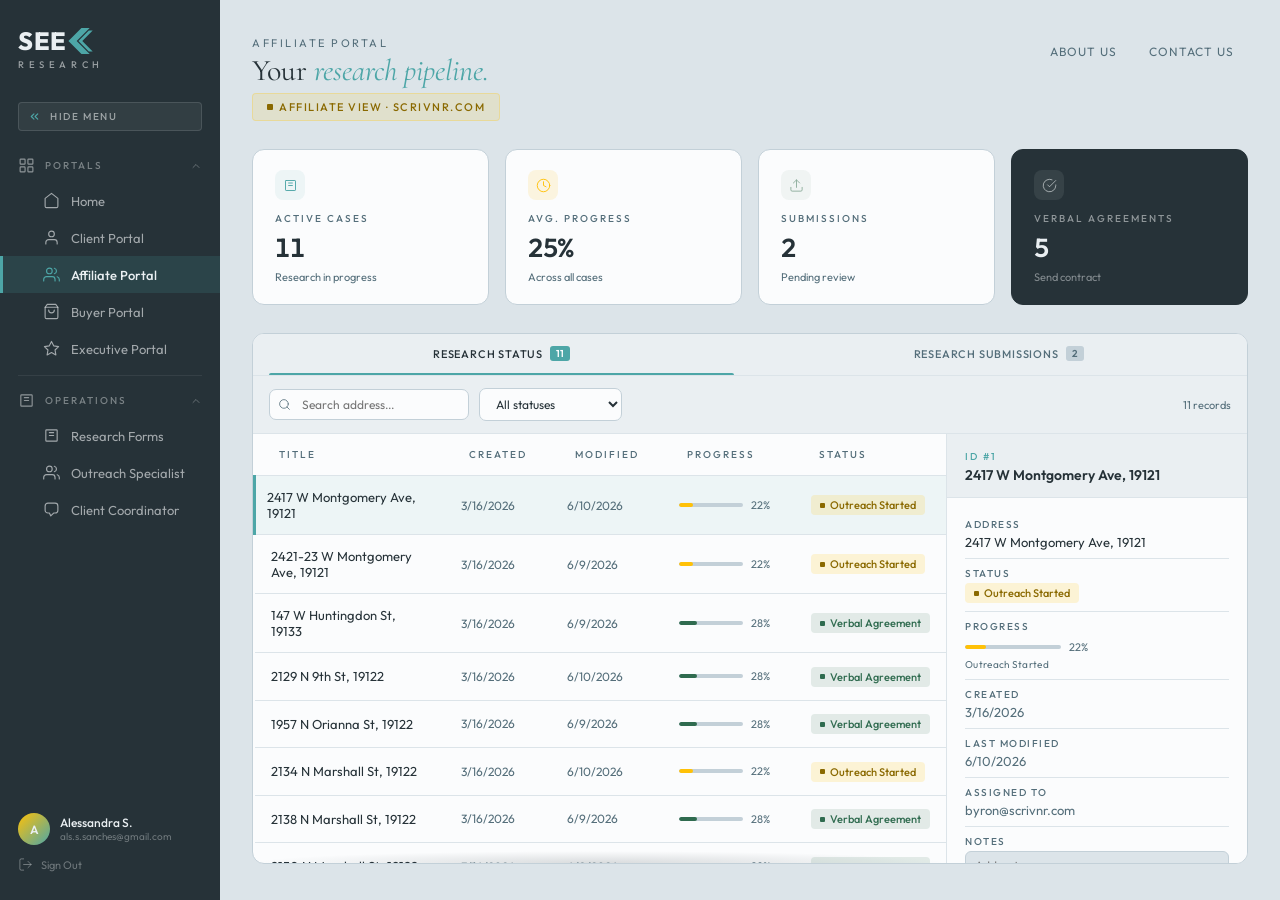
==== seek-affiliate-portal.html @ af6c16c2 "Platform UI pass: readable sidebar toggle, squared badges, farol statuses Sidebar - The collapse con" ====
<!DOCTYPE html>
<html lang="en">
<head>
<meta charset="UTF-8">
<meta name="viewport" content="width=device-width, initial-scale=1.0">
<title>Seek Research — Affiliate Portal</title>
<link href="https://fonts.googleapis.com/css2?family=Cormorant+Garamond:ital,wght@0,300;0,400;0,500;1,300;1,400;1,500&family=Outfit:wght@300;400;500;600;700;800&display=swap" rel="stylesheet">
<link rel="icon" type="image/svg+xml" href='data:image/svg+xml,<svg xmlns="http://www.w3.org/2000/svg" viewBox="0 0 120 120"><polygon fill="%234DA6A7" points="62,0 100,0 40,60 100,120 62,120 2,60"/><polygon fill="%234DA6A7" points="96,12 114,12 66,60 114,108 96,108 48,60"/></svg>'>
<link rel="stylesheet" href="styles.css?v=7">
</head>
<body class="fixed-layout">

<!-- MOBILE HEADER -->
<div class="mobile-header">
  <button class="hamburger" onclick="openMobileSidebar()" aria-label="Open menu">
    <span></span><span></span><span></span>
  </button>
  <a class="mobile-logo" href="index.html" aria-label="Seek Research">
    <span class="brand-word sm">SEE<svg class="brand-chev" viewBox="0 0 120 120" aria-hidden="true"><polygon fill="#4DA6A7" points="62,0 100,0 40,60 100,120 62,120 2,60"/><polygon fill="#4DA6A7" points="96,12 114,12 66,60 114,108 96,108 48,60"/></svg></span>
  </a>
</div>
<div class="sidebar-overlay" id="sidebar-overlay"></div>

<!-- SIDEBAR -->
<aside class="sidebar" id="sidebar">
  <a class="sidebar-logo" href="index.html" aria-label="Seek Research">
    <div class="brand-lockup">
      <div class="brand-word">SEE<svg class="brand-chev" viewBox="0 0 120 120" aria-hidden="true"><polygon fill="#4DA6A7" points="62,0 100,0 40,60 100,120 62,120 2,60"/><polygon fill="#4DA6A7" points="96,12 114,12 66,60 114,108 96,108 48,60"/></svg></div>
      <div class="brand-sub">Research</div>
    </div>
    <svg class="brand-chev-solo" viewBox="0 0 120 120" aria-hidden="true"><polygon fill="#4DA6A7" points="62,0 100,0 40,60 100,120 62,120 2,60"/><polygon fill="#4DA6A7" points="96,12 114,12 66,60 114,108 96,108 48,60"/></svg>
  </a>
  <button class="sidebar-toggle" type="button" onclick="toggleSidebar()"
          aria-controls="sidebar" aria-expanded="true" title="Hide menu">
    <svg viewBox="0 0 24 24" aria-hidden="true"><polyline points="11 17 6 12 11 7"/><polyline points="18 17 13 12 18 7"/></svg>
    <span class="sidebar-toggle-label">Hide menu</span>
  </button>
  <nav class="sidebar-nav">
    <div class="nav-section open" id="sec-portals">
      <div class="nav-section-header" onclick="toggleSection('sec-portals')">
        <div class="nav-section-left">
          <svg class="nav-section-icon" viewBox="0 0 24 24"><rect x="3" y="3" width="7" height="7" rx="1"/><rect x="14" y="3" width="7" height="7" rx="1"/><rect x="3" y="14" width="7" height="7" rx="1"/><rect x="14" y="14" width="7" height="7" rx="1"/></svg>
          <span class="nav-section-label">Portals</span>
        </div>
        <svg class="nav-chevron" viewBox="0 0 24 24"><polyline points="6 9 12 15 18 9"/></svg>
      </div>
      <div class="nav-items">
        <a class="nav-link " href="index.html">
          <svg class="nav-link-icon" viewBox="0 0 24 24"><path d="M3 9l9-7 9 7v11a2 2 0 01-2 2H5a2 2 0 01-2-2z"/></svg>
          <span class="nav-link-label">Home</span>
        </a>
        <a class="nav-link " href="seek-dashboard-mockup.html">
          <svg class="nav-link-icon" viewBox="0 0 24 24"><path d="M20 21v-2a4 4 0 00-4-4H8a4 4 0 00-4 4v2"/><circle cx="12" cy="7" r="4"/></svg>
          <span class="nav-link-label">Client Portal</span>
        </a>
        <a class="nav-link active" href="seek-affiliate-portal.html">
          <svg class="nav-link-icon" viewBox="0 0 24 24"><path d="M17 21v-2a4 4 0 00-4-4H5a4 4 0 00-4 4v2"/><circle cx="9" cy="7" r="4"/><path d="M23 21v-2a4 4 0 00-3-3.87M16 3.13a4 4 0 010 7.75"/></svg>
          <span class="nav-link-label">Affiliate Portal</span>
        </a>
        <a class="nav-link " href="seek-buyer-portal.html">
          <svg class="nav-link-icon" viewBox="0 0 24 24"><path d="M6 2L3 6v14a2 2 0 002 2h14a2 2 0 002-2V6l-3-4z"/><line x1="3" y1="6" x2="21" y2="6"/><path d="M16 10a4 4 0 01-8 0"/></svg>
          <span class="nav-link-label">Buyer Portal</span>
        </a>
        <a class="nav-link " href="seek-executive-portal.html">
          <svg class="nav-link-icon" viewBox="0 0 24 24"><polygon points="12 2 15.09 8.26 22 9.27 17 14.14 18.18 21.02 12 17.77 5.82 21.02 7 14.14 2 9.27 8.91 8.26 12 2"/></svg>
          <span class="nav-link-label">Executive Portal</span>
        </a>
      </div>
    </div>
    <div class="nav-divider"></div>
    <div class="nav-section open" id="sec-ops">
      <div class="nav-section-header" onclick="toggleSection('sec-ops')">
        <div class="nav-section-left">
          <svg class="nav-section-icon" viewBox="0 0 24 24"><path d="M9 12h6M9 8h6M5 4h14a1 1 0 011 1v14a1 1 0 01-1 1H5a1 1 0 01-1-1V5a1 1 0 011-1z"/></svg>
          <span class="nav-section-label">Operations</span>
        </div>
        <svg class="nav-chevron" viewBox="0 0 24 24"><polyline points="6 9 12 15 18 9"/></svg>
      </div>
      <div class="nav-items">
        <a class="nav-link " href="seek-research-forms.html">
          <svg class="nav-link-icon" viewBox="0 0 24 24"><path d="M9 12h6M9 8h6M5 4h14a1 1 0 011 1v14a1 1 0 01-1 1H5a1 1 0 01-1-1V5a1 1 0 011-1z"/></svg>
          <span class="nav-link-label">Research Forms</span>
        </a>
        <a class="nav-link " href="seek-outreach-specialist.html">
          <svg class="nav-link-icon" viewBox="0 0 24 24"><path d="M17 21v-2a4 4 0 00-4-4H5a4 4 0 00-4 4v2"/><circle cx="9" cy="7" r="4"/><path d="M23 21v-2a4 4 0 00-3-3.87M16 3.13a4 4 0 010 7.75"/></svg>
          <span class="nav-link-label">Outreach Specialist</span>
        </a>
        <a class="nav-link " href="seek-coordinator.html">
          <svg class="nav-link-icon" viewBox="0 0 24 24"><path d="M9 17H7a4 4 0 01-4-4V7a4 4 0 014-4h10a4 4 0 014 4v6a4 4 0 01-4 4h-2l-4 4-2-4z"/></svg>
          <span class="nav-link-label">Client Coordinator</span>
        </a>
      </div>
    </div>
  </nav>
  <div class="sidebar-bottom">
    <div class="sidebar-user">
      <div class="sb-avatar">A</div>
      <div class="user-info">
        <div class="user-name">Alessandra S.</div>
        <div class="user-email">als.s.sanches@gmail.com</div>
      </div>
    </div>
    <div class="sb-signout">
      <svg viewBox="0 0 24 24"><path d="M9 21H5a2 2 0 01-2-2V5a2 2 0 012-2h4"/><polyline points="16 17 21 12 16 7"/><line x1="21" y1="12" x2="9" y2="12"/></svg>
      <span class="sb-signout-label">Sign Out</span>
    </div>
  </div>
</aside>

<!-- MAIN CONTENT -->
<main class="content">

  <!-- TOP BAR -->
  <div class="topbar">
    <div>
      <div class="topbar-eyebrow">Affiliate Portal</div>
      <div class="topbar-title">Your <em>research pipeline.</em></div>
      <div class="view-badge gold">
        <span class="view-badge-dot"></span>
        Affiliate View · scrivnr.com
      </div>
    </div>
    <div class="nav-links">
      <a class="topbar-nav-link" href="#">About Us</a>
      <a class="topbar-nav-link" href="#">Contact Us</a>
    </div>
  </div>

  <!-- SUMMARY ROW -->
  <div class="summary-row cols-4">
    <div class="summary-card">
      <div class="summary-icon sm teal">
        <svg viewBox="0 0 24 24"><path d="M9 12h6M9 8h6M5 4h14a1 1 0 011 1v14a1 1 0 01-1 1H5a1 1 0 01-1-1V5a1 1 0 011-1z"/></svg>
      </div>
      <div class="summary-label">Active Cases</div>
      <div class="summary-value lg">11</div>
      <div class="summary-sub sm">Research in progress</div>
    </div>
    <div class="summary-card">
      <div class="summary-icon sm gold">
        <svg viewBox="0 0 24 24"><circle cx="12" cy="12" r="10"/><polyline points="12 6 12 12 16 14"/></svg>
      </div>
      <div class="summary-label">Avg. Progress</div>
      <div class="summary-value lg">25%</div>
      <div class="summary-sub sm">Across all cases</div>
    </div>
    <div class="summary-card">
      <div class="summary-icon sm sage">
        <svg viewBox="0 0 24 24"><path d="M21 15v4a2 2 0 01-2 2H5a2 2 0 01-2-2v-4"/><polyline points="17 8 12 3 7 8"/><line x1="12" y1="3" x2="12" y2="15"/></svg>
      </div>
      <div class="summary-label">Submissions</div>
      <div class="summary-value lg">2</div>
      <div class="summary-sub sm">Pending review</div>
    </div>
    <div class="summary-card dark">
      <div class="summary-icon sm ink">
        <svg viewBox="0 0 24 24"><path d="M22 11.08V12a10 10 0 11-5.93-9.14"/><polyline points="22 4 12 14.01 9 11.01"/></svg>
      </div>
      <div class="summary-label">Verbal Agreements</div>
      <div class="summary-value lg">5</div>
      <div class="summary-sub sm">Send contract</div>
    </div>
  </div>

  <!-- TABS -->
  <div class="tabs-card">
    <div class="tabs-header">
      <div class="tab active" onclick="switchTab('status')">
        <div class="tab-inner">
          <span class="tab-label">Research Status</span>
          <span class="tab-count-badge" id="badge-status">11</span>
        </div>
        <div class="tab-indicator"></div>
      </div>
      <div class="tab" onclick="switchTab('submissions')">
        <div class="tab-inner">
          <span class="tab-label">Research Submissions</span>
          <span class="tab-count-badge" id="badge-submissions">2</span>
        </div>
        <div class="tab-indicator"></div>
      </div>
    </div>

    <div class="tabs-body">

      <!-- ── RESEARCH STATUS ── -->
      <div class="tab-panel active" id="panel-status">
        <div class="filter-bar">
          <div class="filter-search-wrap">
            <div class="filter-search-icon"><svg viewBox="0 0 24 24"><circle cx="11" cy="11" r="8"/><line x1="21" y1="21" x2="16.65" y2="16.65"/></svg></div>
            <input class="filter-search" placeholder="Search address..." id="rs-search" oninput="filterTable('rs-tbody', this.value, 'rs-filter')"/>
          </div>
          <select class="filter-select" id="rs-filter" onchange="filterTable('rs-tbody', document.getElementById('rs-search').value, 'rs-filter')">
            <option value="">All statuses</option>
            <option>Outreach Started</option>
            <option>Verbal Agreement</option>
            <option>Request</option>
          </select>
          <span class="filter-count" id="rs-count">11 records</span>
        </div>
        <div class="split">
          <div class="table-side">
            <table>
              <thead>
                <tr>
                  <th class="sticky">Title</th>
                  <th class="sticky">Created</th>
                  <th class="sticky">Modified</th>
                  <th class="sticky">Progress</th>
                  <th class="sticky">Status</th>
                </tr>
              </thead>
              <tbody id="rs-tbody">
                <tr onclick="selectResearch(this)"
                    data-id="1"
                    data-address="2417 W Montgomery Ave, 19121"
                    data-created="3/16/2026"
                    data-modified="6/10/2026"
                    data-stage="Outreach Started"
                    data-pct="22"
                    data-fill="farol-amber"
                    data-status="Outreach Started"
                    data-notes="">
                  <td class="td-main">2417 W Montgomery Ave, 19121</td>
                  <td class="td-muted">3/16/2026</td>
                  <td class="td-muted">6/10/2026</td>
                  <td>
                    <div class="progress-wrap">
                      <div class="progress-bar"><div class="progress-fill farol-amber" style="width:22%"></div></div>
                      <span class="progress-pct">22%</span>
                    </div>
                  </td>
                  <td><span class="status-pill outreach"><span class="status-dot"></span>Outreach Started</span></td>
                </tr>
                <tr onclick="selectResearch(this)"
                    data-id="2"
                    data-address="2421-23 W Montgomery Ave, 19121"
                    data-created="3/16/2026"
                    data-modified="6/9/2026"
                    data-stage="Outreach Started"
                    data-pct="22"
                    data-fill="farol-amber"
                    data-status="Outreach Started"
                    data-notes="">
                  <td class="td-main">2421-23 W Montgomery Ave, 19121</td>
                  <td class="td-muted">3/16/2026</td>
                  <td class="td-muted">6/9/2026</td>
                  <td>
                    <div class="progress-wrap">
                      <div class="progress-bar"><div class="progress-fill farol-amber" style="width:22%"></div></div>
                      <span class="progress-pct">22%</span>
                    </div>
                  </td>
                  <td><span class="status-pill outreach"><span class="status-dot"></span>Outreach Started</span></td>
                </tr>
                <tr onclick="selectResearch(this)"
                    data-id="3"
                    data-address="147 W Huntingdon St, 19133"
                    data-created="3/16/2026"
                    data-modified="6/9/2026"
                    data-stage="Verbal Agreement"
                    data-pct="28"
                    data-fill="farol-green"
                    data-status="Verbal Agreement"
                    data-notes="">
                  <td class="td-main">147 W Huntingdon St, 19133</td>
                  <td class="td-muted">3/16/2026</td>
                  <td class="td-muted">6/9/2026</td>
                  <td>
                    <div class="progress-wrap">
                      <div class="progress-bar"><div class="progress-fill farol-green" style="width:28%"></div></div>
                      <span class="progress-pct">28%</span>
                    </div>
                  </td>
                  <td><span class="status-pill verbal"><span class="status-dot"></span>Verbal Agreement</span></td>
                </tr>
                <tr onclick="selectResearch(this)"
                    data-id="4"
                    data-address="2129 N 9th St, 19122"
                    data-created="3/16/2026"
                    data-modified="6/10/2026"
                    data-stage="Verbal Agreement"
                    data-pct="28"
                    data-fill="farol-green"
                    data-status="Verbal Agreement"
                    data-notes="">
                  <td class="td-main">2129 N 9th St, 19122</td>
                  <td class="td-muted">3/16/2026</td>
                  <td class="td-muted">6/10/2026</td>
                  <td>
                    <div class="progress-wrap">
                      <div class="progress-bar"><div class="progress-fill farol-green" style="width:28%"></div></div>
                      <span class="progress-pct">28%</span>
                    </div>
                  </td>
                  <td><span class="status-pill verbal"><span class="status-dot"></span>Verbal Agreement</span></td>
                </tr>
                <tr onclick="selectResearch(this)"
                    data-id="5"
                    data-address="1957 N Orianna St, 19122"
                    data-created="3/16/2026"
                    data-modified="6/9/2026"
                    data-stage="Verbal Agreement"
                    data-pct="28"
                    data-fill="farol-green"
                    data-status="Verbal Agreement"
                    data-notes="">
                  <td class="td-main">1957 N Orianna St, 19122</td>
                  <td class="td-muted">3/16/2026</td>
                  <td class="td-muted">6/9/2026</td>
                  <td>
                    <div class="progress-wrap">
                      <div class="progress-bar"><div class="progress-fill farol-green" style="width:28%"></div></div>
                      <span class="progress-pct">28%</span>
                    </div>
                  </td>
                  <td><span class="status-pill verbal"><span class="status-dot"></span>Verbal Agreement</span></td>
                </tr>
                <tr onclick="selectResearch(this)"
                    data-id="6"
                    data-address="2134 N Marshall St, 19122"
                    data-created="3/16/2026"
                    data-modified="6/10/2026"
                    data-stage="Outreach Started"
                    data-pct="22"
                    data-fill="farol-amber"
                    data-status="Outreach Started"
                    data-notes="">
                  <td class="td-main">2134 N Marshall St, 19122</td>
                  <td class="td-muted">3/16/2026</td>
                  <td class="td-muted">6/10/2026</td>
                  <td>
                    <div class="progress-wrap">
                      <div class="progress-bar"><div class="progress-fill farol-amber" style="width:22%"></div></div>
                      <span class="progress-pct">22%</span>
                    </div>
                  </td>
                  <td><span class="status-pill outreach"><span class="status-dot"></span>Outreach Started</span></td>
                </tr>
                <tr onclick="selectResearch(this)"
                    data-id="7"
                    data-address="2138 N Marshall St, 19122"
                    data-created="3/16/2026"
                    data-modified="6/9/2026"
                    data-stage="Verbal Agreement"
                    data-pct="28"
                    data-fill="farol-green"
                    data-status="Verbal Agreement"
                    data-notes="">
                  <td class="td-main">2138 N Marshall St, 19122</td>
                  <td class="td-muted">3/16/2026</td>
                  <td class="td-muted">6/9/2026</td>
                  <td>
                    <div class="progress-wrap">
                      <div class="progress-bar"><div class="progress-fill farol-green" style="width:28%"></div></div>
                      <span class="progress-pct">28%</span>
                    </div>
                  </td>
                  <td><span class="status-pill verbal"><span class="status-dot"></span>Verbal Agreement</span></td>
                </tr>
                <tr onclick="selectResearch(this)"
                    data-id="8"
                    data-address="2150 N Marshall St, 19122"
                    data-created="3/16/2026"
                    data-modified="6/9/2026"
                    data-stage="Verbal Agreement"
                    data-pct="28"
                    data-fill="farol-green"
                    data-status="Verbal Agreement"
                    data-notes="">
                  <td class="td-main">2150 N Marshall St, 19122</td>
                  <td class="td-muted">3/16/2026</td>
                  <td class="td-muted">6/9/2026</td>
                  <td>
                    <div class="progress-wrap">
                      <div class="progress-bar"><div class="progress-fill farol-green" style="width:28%"></div></div>
                      <span class="progress-pct">28%</span>
                    </div>
                  </td>
                  <td><span class="status-pill verbal"><span class="status-dot"></span>Verbal Agreement</span></td>
                </tr>
                <tr onclick="selectResearch(this)"
                    data-id="9"
                    data-address="1038 W Dauphin St, 19133"
                    data-created="3/16/2026"
                    data-modified="3/26/2026"
                    data-stage="Request Received"
                    data-pct="0"
                    data-fill="farol-red"
                    data-status="Request"
                    data-notes="">
                  <td class="td-main">1038 W Dauphin St, 19133</td>
                  <td class="td-muted">3/16/2026</td>
                  <td class="td-muted">3/26/2026</td>
                  <td>
                    <div class="progress-wrap">
                      <div class="progress-bar"><div class="progress-fill farol-red" style="width:0%"></div></div>
                      <span class="progress-pct">0%</span>
                    </div>
                  </td>
                  <td><span class="status-pill request"><span class="status-dot"></span>Request</span></td>
                </tr>
                <tr onclick="selectResearch(this)"
                    data-id="10"
                    data-address="2415 Palethorp St, 19133"
                    data-created="3/16/2026"
                    data-modified="3/26/2026"
                    data-stage="Request Received"
                    data-pct="0"
                    data-fill="farol-red"
                    data-status="Request"
                    data-notes="">
                  <td class="td-main">2415 Palethorp St, 19133</td>
                  <td class="td-muted">3/16/2026</td>
                  <td class="td-muted">3/26/2026</td>
                  <td>
                    <div class="progress-wrap">
                      <div class="progress-bar"><div class="progress-fill farol-red" style="width:0%"></div></div>
                      <span class="progress-pct">0%</span>
                    </div>
                  </td>
                  <td><span class="status-pill request"><span class="status-dot"></span>Request</span></td>
                </tr>
                <tr onclick="selectResearch(this)"
                    data-id="11"
                    data-address="2228 N Reese St, 19133"
                    data-created="3/16/2026"
                    data-modified="3/26/2026"
                    data-stage="Request Received"
                    data-pct="0"
                    data-fill="farol-red"
                    data-status="Request"
                    data-notes="">
                  <td class="td-main">2228 N Reese St, 19133</td>
                  <td class="td-muted">3/16/2026</td>
                  <td class="td-muted">3/26/2026</td>
                  <td>
                    <div class="progress-wrap">
                      <div class="progress-bar"><div class="progress-fill farol-red" style="width:0%"></div></div>
                      <span class="progress-pct">0%</span>
                    </div>
                  </td>
                  <td><span class="status-pill request"><span class="status-dot"></span>Request</span></td>
                </tr>
              </tbody>
            </table>
            <div class="empty-filter-state" id="empty-rs" style="display:none">
              <div class="empty-filter-icon">🔍</div>
              <div class="empty-filter-msg">No results for <strong><span class="empty-filter-query"></span></strong></div>
            </div>
          </div>
          <div class="detail-side">
            <div class="detail-empty" id="rs-detail-empty">
              <div class="detail-empty-icon">
                <svg viewBox="0 0 24 24"><path d="M9 12h6M9 8h6M5 4h14a1 1 0 011 1v14a1 1 0 01-1 1H5a1 1 0 01-1-1V5a1 1 0 011-1z"/></svg>
              </div>
              <div class="detail-empty-text">Select a record</div>
              <div class="detail-empty-sub">Click any row to view details</div>
            </div>
            <div class="detail-content" id="rs-detail-content">
              <div class="detail-header">
                <div class="detail-id" id="rs-id-label">ID #1</div>
                <div class="detail-title" id="rs-title-label">—</div>
                <div class="unsaved-dot" id="rs-unsaved"></div>
              </div>
              <div class="detail-body">
                <div class="detail-field">
                  <span class="detail-field-key">Address</span>
                  <span class="detail-field-val" id="rs-address">—</span>
                </div>
                <div class="detail-field">
                  <span class="detail-field-key">Status</span>
                  <span class="detail-field-val" id="rs-status-val">—</span>
                </div>
                <div class="detail-field">
                  <span class="detail-field-key">Progress</span>
                  <div id="rs-progress-wrap">
                    <div class="progress-wrap" style="margin-top:4px">
                      <div class="progress-bar" style="width:96px"><div class="progress-fill" id="rs-progress-fill" style="width:0%"></div></div>
                      <span class="progress-pct" id="rs-progress-pct">0%</span>
                    </div>
                    <div class="progress-stage-label" id="rs-stage-label" style="margin-top:4px"></div>
                  </div>
                </div>
                <div class="detail-field">
                  <span class="detail-field-key">Created</span>
                  <span class="detail-field-val muted" id="rs-created">—</span>
                </div>
                <div class="detail-field">
                  <span class="detail-field-key">Last Modified</span>
                  <span class="detail-field-val muted" id="rs-modified">—</span>
                </div>
                <div class="detail-field">
                  <span class="detail-field-key">Assigned To</span>
                  <span class="detail-field-val muted">byron@scrivnr.com</span>
                </div>
                <div class="detail-field">
                  <span class="detail-field-key">Notes</span>
                  <textarea class="detail-textarea" id="rs-notes" rows="3" placeholder="Add notes..." oninput="markUnsaved('rs-unsaved')"></textarea>
                </div>
              </div>
              <div class="detail-footer">
                <button class="save-btn" onclick="saveRecord('rs-unsaved')">Save Changes</button>
              </div>
            </div>
          </div>
        </div>
      </div>

      <!-- ── RESEARCH SUBMISSIONS ── -->
      <div class="tab-panel" id="panel-submissions">
        <div class="filter-bar">
          <div class="filter-search-wrap">
            <div class="filter-search-icon"><svg viewBox="0 0 24 24"><circle cx="11" cy="11" r="8"/><line x1="21" y1="21" x2="16.65" y2="16.65"/></svg></div>
            <input class="filter-search" placeholder="Search address or email..." id="sub-search" oninput="filterTable('sub-tbody', this.value, 'sub-filter')"/>
          </div>
          <select class="filter-select" id="sub-filter" onchange="filterTable('sub-tbody', document.getElementById('sub-search').value, 'sub-filter')">
            <option value="">All statuses</option>
            <option>Submitted</option>
            <option>In Review</option>
            <option>Approved</option>
            <option>Rejected</option>
          </select>
          <span class="filter-count" id="sub-count">2 records</span>
          <button class="create-btn" onclick="showToast('Submission form coming soon.', 'success')">
            <svg viewBox="0 0 24 24"><line x1="12" y1="5" x2="12" y2="19"/><line x1="5" y1="12" x2="19" y2="12"/></svg>
            New
          </button>
        </div>
        <div class="split">
          <div class="table-side">
            <table>
              <thead>
                <tr>
                  <th class="sticky">Sent By</th>
                  <th class="sticky">Desired Address</th>
                  <th class="sticky">Max Price</th>
                  <th class="sticky">Status</th>
                  <th class="sticky">ID</th>
                </tr>
              </thead>
              <tbody id="sub-tbody">
                <tr onclick="selectSubmission(this)"
                    data-id="1"
                    data-sentby="andreas@scrivnr.com"
                    data-address="Philadelphia"
                    data-neighborhood="N/A"
                    data-maxpay="$200,000"
                    data-status="Submitted"
                    data-notes="">
                  <td class="td-muted">andreas@scrivnr.com</td>
                  <td class="td-main">Philadelphia</td>
                  <td class="td-muted">$200,000</td>
                  <td><span class="status-pill submitted"><span class="status-dot"></span>Submitted</span></td>
                  <td class="row-id">#1</td>
                </tr>
                <tr onclick="selectSubmission(this)"
                    data-id="2"
                    data-sentby="byron@scrivnr.com"
                    data-address="3322 Kensington Ave"
                    data-neighborhood="N/A"
                    data-maxpay="$200,000"
                    data-status="Submitted"
                    data-notes="">
                  <td class="td-muted">byron@scrivnr.com</td>
                  <td class="td-main">3322 Kensington Ave</td>
                  <td class="td-muted">$200,000</td>
                  <td><span class="status-pill submitted"><span class="status-dot"></span>Submitted</span></td>
                  <td class="row-id">#2</td>
                </tr>
              </tbody>
            </table>
            <div class="empty-filter-state" id="empty-sub" style="display:none">
              <div class="empty-filter-icon">🔍</div>
              <div class="empty-filter-msg">No results for <strong><span class="empty-filter-query"></span></strong></div>
            </div>
          </div>
          <div class="detail-side">
            <div class="detail-empty" id="sub-detail-empty">
              <div class="detail-empty-icon">
                <svg viewBox="0 0 24 24"><path d="M21 15v4a2 2 0 01-2 2H5a2 2 0 01-2-2v-4"/><polyline points="17 8 12 3 7 8"/><line x1="12" y1="3" x2="12" y2="15"/></svg>
              </div>
              <div class="detail-empty-text">Select a record</div>
              <div class="detail-empty-sub">Click any row to view details</div>
            </div>
            <div class="detail-content" id="sub-detail-content">
              <div class="detail-header">
                <div class="detail-id" id="s-id-label">ID #1</div>
                <div class="detail-title" id="s-title-label">—</div>
                <div class="unsaved-dot" id="s-unsaved"></div>
              </div>
              <div class="detail-body">
                <div class="detail-field"><span class="detail-field-key">Sent By</span><span class="detail-field-val muted" id="s-sentby">—</span></div>
                <div class="detail-field"><span class="detail-field-key">Desired Address</span><input class="detail-input" id="s-address" type="text" oninput="markUnsaved('s-unsaved')"/></div>
                <div class="detail-field"><span class="detail-field-key">Neighborhood</span><input class="detail-input" id="s-neighborhood" type="text" oninput="markUnsaved('s-unsaved')"/></div>
                <div class="detail-field"><span class="detail-field-key">Maximum Price Point</span><input class="detail-input" id="s-maxpay" type="text" oninput="markUnsaved('s-unsaved')"/></div>
                <div class="detail-field"><span class="detail-field-key">Notes</span><textarea class="detail-textarea" id="s-notes" rows="3" oninput="markUnsaved('s-unsaved')"></textarea></div>
                <div class="detail-field">
                  <span class="detail-field-key">Status</span>
                  <select class="status-select" id="s-status" onchange="markUnsaved('s-unsaved')">
                    <option>Submitted</option>
                    <option>In Review</option>
                    <option>Approved</option>
                    <option>Rejected</option>
                  </select>
                </div>
              </div>
              <div class="detail-footer">
                <button class="save-btn" onclick="saveRecord('s-unsaved')">Save Changes</button>
              </div>
            </div>
          </div>
        </div>
      </div>

    </div>
  </div>

</main>


<script>
const tabOrder = ['status', 'submissions'];

function switchTab(id) {
  document.querySelectorAll('.tab').forEach(t => t.classList.remove('active'));
  document.querySelectorAll('.tab-panel').forEach(p => p.classList.remove('active'));
  document.querySelectorAll('.tab')[tabOrder.indexOf(id)].classList.add('active');
  document.getElementById('panel-' + id).classList.add('active');
}

function filterTable(tbodyId, search, selectId) {
  const rows = document.querySelectorAll('#' + tbodyId + ' tr');
  const status = document.getElementById(selectId).value.toLowerCase();
  const q = search.toLowerCase();
  rows.forEach(r => {
    const text      = r.textContent.toLowerCase();
    const rowStatus = (r.dataset.status || '').toLowerCase();
    r.style.display = (!q || text.includes(q)) && (!status || rowStatus.includes(status)) ? '' : 'none';
  });
  const emptyMap = { 'rs-tbody': 'empty-rs', 'sub-tbody': 'empty-sub' };
  const emptyEl = document.getElementById(emptyMap[tbodyId]);
  if (emptyEl) checkEmpty(rows, emptyEl, q || status);
}

function markUnsaved(dotId) {
  document.getElementById(dotId).classList.add('visible');
}

function clearUnsaved(dotId) {
  document.getElementById(dotId).classList.remove('visible');
}

function saveRecord(dotId) {
  clearUnsaved(dotId);
  showToast('Changes saved', 'success');
}

function selectResearch(row) {
  document.querySelectorAll('#rs-tbody tr').forEach(r => r.classList.remove('selected'));
  row.classList.add('selected');
  const d = row.dataset;
  document.getElementById('rs-id-label').textContent    = 'ID #' + d.id;
  document.getElementById('rs-title-label').textContent = '' + d.address;
  document.getElementById('rs-address').textContent     = d.address;
  document.getElementById('rs-created').textContent     = d.created;
  document.getElementById('rs-modified').textContent    = d.modified;
  document.getElementById('rs-notes').value             = d.notes || '';

  const fillEl = document.getElementById('rs-progress-fill');
  fillEl.style.width = d.pct + '%';
  fillEl.className   = 'progress-fill' + (d.fill ? ' ' + d.fill : '');
  document.getElementById('rs-progress-pct').textContent   = d.pct + '%';
  document.getElementById('rs-stage-label').textContent    = d.stage;

  const statusPillMap = {
    'Outreach Started': 'outreach',
    'Verbal Agreement': 'verbal',
    'Request':          'request',
  };
  const pillClass = statusPillMap[d.status] || 'request';
  document.getElementById('rs-status-val').innerHTML =
    '<span class="status-pill ' + pillClass + '"><span class="status-dot"></span>' + d.status + '</span>';

  clearUnsaved('rs-unsaved');
  document.getElementById('rs-detail-empty').style.display  = 'none';
  document.getElementById('rs-detail-content').classList.add('visible');
}

function selectSubmission(row) {
  document.querySelectorAll('#sub-tbody tr').forEach(r => r.classList.remove('selected'));
  row.classList.add('selected');
  const d = row.dataset;
  document.getElementById('s-id-label').textContent    = 'ID #' + d.id;
  document.getElementById('s-title-label').textContent = d.address;
  document.getElementById('s-sentby').textContent      = d.sentby;
  document.getElementById('s-address').value           = d.address;
  document.getElementById('s-neighborhood').value      = d.neighborhood !== 'N/A' ? d.neighborhood : '';
  document.getElementById('s-maxpay').value            = d.maxpay;
  document.getElementById('s-notes').value             = d.notes || '';
  const st = document.getElementById('s-status');
  Array.from(st.options).forEach(o => { o.selected = o.value === d.status; });
  clearUnsaved('s-unsaved');
  document.getElementById('sub-detail-empty').style.display = 'none';
  document.getElementById('sub-detail-content').classList.add('visible');
}

// Auto-select da primeira linha: o painel de detalhe nunca abre vazio
document.addEventListener('DOMContentLoaded', () => {
  const row = document.querySelector('.tab-panel.active .table-side tbody tr[onclick]');
  if (row) row.click();
});
</script>

<script src="sidebar.js" defer></script>
<script src="ui.js" defer></script>
</body>
</html>
---- styles.css ----
/* ═══════════════════════════════════
   SEEK RESEARCH — SHARED STYLES
═══════════════════════════════════ */

*, *::before, *::after { box-sizing: border-box; margin: 0; padding: 0; }

:root {
  --ink:           #263238; /* dark slate — sidebar, headings, dark surfaces */
  --paper:         #EAEFF2; /* light slate — table headers, filter bars, hovers */
  --paper-mid:     #DCE4E9; /* page background — clearly darker than cards */
  --paper-dark:    #C3D0D8; /* borders */
  --teal:          #4DA6A7;
  --teal-light:    rgba(77,166,167,0.08);
  --gold:          #FFC107;
  --gold-light:    rgba(255,193,7,0.12);
  --gold-deep:     #8A6900; /* gold como TEXTO em fundo claro (contraste AA) */
  --sage:          #8FAE9D;
  --sage-light:    rgba(143,174,157,0.12);
  --slate:         #607D8B;
  --slate-light:   rgba(96,125,139,0.08);
  --rust:          #B55A35; /* error / destructive / rejected */
  --rust-light:    rgba(181,90,53,0.10);
  /* Farol de progresso — vermelho/âmbar/verde com contraste AA em fundo claro */
  --farol-red:           #B0442C;
  --farol-red-light:     rgba(176,68,44,0.10);
  --farol-amber:         #8A6900;
  --farol-amber-light:   rgba(255,193,7,0.16);
  --farol-green:         #2F6B4F;
  --farol-green-light:   rgba(47,107,79,0.12);
  --text-main:     #37474F; /* blue-gray, not near-black */
  --text-muted:    #546E7A;
  --white:         #FBFCFD; /* card surface — off-white, not pure white */
  --sidebar-w:     220px;
}

body {
  font-family: 'Outfit', sans-serif;
  background: var(--paper-mid);
  color: var(--text-main);
}

::selection { background: rgba(77,166,167,0.25); }

/* Scrollbars discretas — os split views têm duas áreas de rolagem lado a lado */
* { scrollbar-width: thin; scrollbar-color: rgba(96,125,139,0.4) transparent; }
::-webkit-scrollbar { width: 8px; height: 8px; }
::-webkit-scrollbar-track { background: transparent; }
::-webkit-scrollbar-thumb { background: rgba(96,125,139,0.35); border-radius: 4px; }
::-webkit-scrollbar-thumb:hover { background: rgba(96,125,139,0.55); }

/* Foco visível para navegação por teclado — anel teal suave */
input:focus-visible, select:focus-visible, textarea:focus-visible,
button:focus-visible, a:focus-visible, [contenteditable]:focus-visible {
  outline: none;
  box-shadow: 0 0 0 3px rgba(77,166,167,0.35);
}

body.scroll-layout { min-height: 100vh; display: flex; }
body.fixed-layout  { height: 100vh; display: flex; overflow: hidden; }

/* ── MOBILE HEADER ── */
.mobile-header {
  display: none;
  position: fixed;
  top: 0; left: 0; right: 0;
  height: 56px;
  background: var(--ink);
  z-index: 40;
  align-items: center;
  padding: 0 16px;
  gap: 14px;
}

.hamburger {
  width: 36px; height: 36px;
  border-radius: 8px;
  background: rgba(247,249,250,0.08);
  border: none;
  cursor: pointer;
  display: flex; flex-direction: column;
  align-items: center; justify-content: center;
  gap: 5px;
  flex-shrink: 0;
}

.hamburger span {
  display: block;
  width: 18px; height: 1.5px;
  background: var(--paper);
  border-radius: 2px;
}

.mobile-logo {
  display: flex;
  align-items: center;
  gap: 8px;
  text-decoration: none;
}


/* ── SIDEBAR OVERLAY ── */
.sidebar-overlay {
  display: none;
  position: fixed;
  inset: 0;
  background: rgba(38,50,56,0.5);
  z-index: 25;
}

.sidebar-overlay.visible { display: block; }

/* ── SIDEBAR ── */
.sidebar {
  width: var(--sidebar-w);
  background: var(--ink);
  display: flex;
  flex-direction: column;
  padding: 28px 0 24px;
  flex-shrink: 0;
  position: fixed;
  top: 0; left: 0;
  height: 100vh;
  z-index: 30;
  transition: width 0.25s ease, transform 0.25s ease;
  overflow: hidden;
}

.sidebar.collapsed { width: 72px; }

.sidebar-logo {
  display: flex;
  align-items: center;
  gap: 12px;
  padding: 0 18px;
  margin-bottom: 32px;
  cursor: pointer;
  text-decoration: none;
}

/* ── BRAND LOCKUP: SEE‹ / RESEARCH ── */
.brand-lockup { display: flex; flex-direction: column; overflow: hidden; white-space: nowrap; transition: opacity 0.2s; }
.brand-word {
  font-family: 'Outfit', sans-serif; font-size: 25px; font-weight: 800;
  letter-spacing: 0.5px; color: var(--paper); line-height: 1;
  display: inline-flex; align-items: center;
}
.brand-word .brand-chev { width: 26px; height: 26px; margin-left: 1px; flex-shrink: 0; }
.brand-sub {
  font-family: 'Outfit', sans-serif; font-size: 9.5px; font-weight: 500;
  letter-spacing: 4.6px; text-transform: uppercase;
  color: rgba(247,249,250,0.55); margin-top: 4px;
}
.brand-chev-solo { display: none; width: 24px; height: 24px; flex-shrink: 0; }
.sidebar.collapsed .brand-lockup { display: none; }
.sidebar.collapsed .brand-chev-solo { display: block; margin: 0 auto; }
.mobile-logo .brand-word.sm { font-size: 18px; }
.mobile-logo .brand-chev { width: 19px; height: 19px; margin-left: 1px; }

/* Toggle vive DENTRO da sidebar — antes ficava em right:-12px e o
   overflow:hidden cortava o círculo pela metade. Agora é um botão rotulado. */
.sidebar-toggle {
  display: flex; align-items: center; gap: 9px;
  width: calc(100% - 36px); margin: 0 18px 18px;
  padding: 7px 9px;
  font-family: 'Outfit', sans-serif; font-size: 10px; font-weight: 500;
  letter-spacing: 1.6px; text-transform: uppercase;
  color: rgba(247,249,250,0.55);
  background: rgba(247,249,250,0.06);
  border: 1px solid rgba(247,249,250,0.12); border-radius: 4px;
  cursor: pointer; transition: background 0.15s, color 0.15s, border-color 0.15s;
}
.sidebar-toggle:hover {
  background: rgba(77,166,167,0.18); color: var(--paper);
  border-color: rgba(77,166,167,0.45);
}
.sidebar-toggle svg {
  width: 13px; height: 13px; flex-shrink: 0;
  stroke: var(--teal); fill: none; stroke-width: 2;
  stroke-linecap: round; stroke-linejoin: round;
  transition: transform 0.25s;
}
.sidebar-toggle-label { transition: opacity 0.2s; white-space: nowrap; }

.sidebar.collapsed .sidebar-toggle { justify-content: center; padding: 7px 0; }
.sidebar.collapsed .sidebar-toggle svg { transform: rotate(180deg); }
.sidebar.collapsed .sidebar-toggle-label { opacity: 0; width: 0; overflow: hidden; }

.sidebar-nav { flex: 1; overflow-y: auto; overflow-x: hidden; padding-bottom: 16px; }
.nav-section { margin-bottom: 4px; }

.nav-section-header {
  display: flex; align-items: center; justify-content: space-between;
  padding: 8px 18px; cursor: pointer; user-select: none; transition: background 0.15s;
}
.nav-section-header:hover { background: rgba(247,249,250,0.05); }

.nav-section-left { display: flex; align-items: center; gap: 10px; overflow: hidden; white-space: nowrap; }
.nav-section-icon { width: 17px; height: 17px; stroke: rgba(247,249,250,0.5); fill: none; stroke-width: 1.6; stroke-linecap: round; stroke-linejoin: round; flex-shrink: 0; }
.nav-section-label { font-size: 10px; letter-spacing: 2px; text-transform: uppercase; color: rgba(247,249,250,0.4); font-weight: 500; transition: opacity 0.2s; }
.sidebar.collapsed .nav-section-label { opacity: 0; width: 0; }

.nav-chevron { width: 12px; height: 12px; stroke: rgba(247,249,250,0.3); fill: none; stroke-width: 2; stroke-linecap: round; stroke-linejoin: round; transition: transform 0.2s, opacity 0.2s; flex-shrink: 0; }
.sidebar.collapsed .nav-chevron { opacity: 0; width: 0; }
.nav-section.open .nav-chevron { transform: rotate(180deg); }

.nav-items { overflow: hidden; max-height: 0; transition: max-height 0.25s ease; }
.nav-section.open .nav-items { max-height: 300px; }

.nav-link {
  display: flex; align-items: center; gap: 11px;
  padding: 10px 18px 10px 40px;
  text-decoration: none; transition: background 0.15s;
  white-space: nowrap; overflow: hidden;
  border-left: 3px solid transparent;
}
.nav-link:hover { background: rgba(247,249,250,0.07); }
.nav-link.active { background: rgba(77,166,167,0.15); border-left-color: var(--teal); }
.sidebar.collapsed .nav-link { padding-left: 18px; justify-content: center; }

.nav-link-icon { width: 17px; height: 17px; stroke: rgba(247,249,250,0.6); fill: none; stroke-width: 1.6; stroke-linecap: round; stroke-linejoin: round; flex-shrink: 0; }
.nav-link.active .nav-link-icon { stroke: var(--teal); }

.nav-link-label { font-size: 13px; color: rgba(247,249,250,0.6); font-weight: 400; transition: opacity 0.2s; }
.nav-link.active .nav-link-label { color: var(--paper); font-weight: 500; }
.sidebar.collapsed .nav-link-label { opacity: 0; width: 0; }

.nav-divider { height: 1px; background: rgba(247,249,250,0.07); margin: 8px 18px; }

.sidebar-bottom { padding: 0 18px; display: flex; flex-direction: column; gap: 8px; overflow: hidden; }
.sidebar-user { display: flex; align-items: center; gap: 10px; white-space: nowrap; }

.sb-avatar { width: 32px; height: 32px; border-radius: 50%; background: linear-gradient(135deg,var(--gold),var(--teal)); display: flex; align-items: center; justify-content: center; font-size: 12px; font-weight: 600; color: var(--paper); flex-shrink: 0; }
.user-info { overflow: hidden; transition: opacity 0.2s; }
.sidebar.collapsed .user-info { opacity: 0; width: 0; }
.user-name { font-size: 12px; font-weight: 500; color: var(--paper); }
.user-email { font-size: 10px; color: rgba(247,249,250,0.35); }

.sb-signout { display: flex; align-items: center; gap: 8px; font-size: 11px; color: rgba(247,249,250,0.35); cursor: pointer; padding: 4px 0; transition: color 0.15s; white-space: nowrap; }
.sb-signout:hover { color: rgba(247,249,250,0.7); }
.sb-signout svg { width: 15px; height: 15px; stroke: currentColor; fill: none; stroke-width: 1.6; stroke-linecap: round; flex-shrink: 0; }
.sb-signout-label { transition: opacity 0.2s; }
.sidebar.collapsed .sb-signout-label { opacity: 0; width: 0; }

/* Affiliate sidebar badge */
.affiliate-badge {
  font-size: 8px; letter-spacing: 1.5px; text-transform: uppercase;
  color: var(--gold); font-weight: 500;
  background: rgba(255,193,7,0.12); border: 1px solid rgba(255,193,7,0.2);
  border-radius: 4px; padding: 3px 6px;
  margin-bottom: 24px; text-align: center; line-height: 1.3;
}

/* ── MAIN CONTENT AREA ── */
.main-wrapper, .main, .content {
  margin-left: var(--sidebar-w);
  transition: margin-left 0.25s ease;
}
.main-wrapper.sidebar-collapsed,
.main.sidebar-collapsed,
.content.sidebar-collapsed { margin-left: 72px; }

.main {
  flex: 1;
  padding: 48px 48px 64px;
}

.content {
  flex: 1;
  overflow-y: auto;
  padding: 36px 32px;
  display: flex;
  flex-direction: column;
  gap: 28px;
  min-width: 0;
}

.main-wrapper {
  flex: 1;
  display: flex;
  flex-direction: column;
  min-height: 100vh;
}

/* ── TOPBAR ── */
.topbar {
  display: flex; align-items: flex-start;
  justify-content: space-between; gap: 16px;
}
.topbar-eyebrow { font-size: 11px; letter-spacing: 2.5px; text-transform: uppercase; color: var(--text-muted); font-weight: 400; margin-bottom: 4px; }
.topbar-title { font-family: 'Cormorant Garamond', serif; font-size: 30px; font-weight: 400; color: var(--ink); line-height: 1.1; }
.topbar-title em { font-style: italic; color: var(--teal); }
.topbar-right { display: flex; align-items: center; gap: 10px; flex-shrink: 0; }

/* view badge */
.view-badge {
  display: inline-flex; align-items: center; gap: 6px;
  font-size: 11px; letter-spacing: 1.5px; text-transform: uppercase; font-weight: 500;
  border-radius: 4px; padding: 6px 14px; margin-top: 6px;
  border-width: 1px; border-style: solid;
}
.view-badge.teal { color: var(--teal); background: var(--teal-light); border-color: rgba(77,166,167,0.2); }
.view-badge.gold { color: var(--gold-deep); background: var(--gold-light); border-color: rgba(255,193,7,0.25); }
.view-badge-dot { width: 6px; height: 6px; border-radius: 1px; background: currentColor; }

/* nav links in topbar */
.nav-links { display: flex; gap: 4px; }
.topbar-nav-link {
  font-size: 12px; letter-spacing: 1px; text-transform: uppercase;
  color: var(--text-muted); text-decoration: none; padding: 8px 14px;
  border-radius: 6px; transition: background 0.15s, color 0.15s; font-weight: 400;
}
.topbar-nav-link:hover { background: var(--paper); color: var(--ink); }

/* ── HERO (index) ── */
.hero { margin-bottom: 48px; }
.hero-eyebrow { font-size: 11px; letter-spacing: 3px; text-transform: uppercase; color: var(--text-muted); margin-bottom: 8px; }
.hero-title { font-family: 'Cormorant Garamond', serif; font-size: 42px; font-weight: 300; color: var(--ink); line-height: 1.1; margin-bottom: 12px; }
.hero-title em { font-style: italic; color: var(--teal); }
.hero-sub { font-size: 14px; font-weight: 300; color: var(--text-muted); max-width: 480px; line-height: 1.7; }

.section-label { font-size: 10px; letter-spacing: 3px; text-transform: uppercase; color: var(--text-muted); font-weight: 500; margin-bottom: 16px; padding-bottom: 10px; border-bottom: 1px solid var(--paper-dark); }

/* ── PORTAL CARDS (index) ── */
.cards-grid { display: grid; grid-template-columns: repeat(auto-fill, minmax(280px, 1fr)); gap: 18px; margin-bottom: 40px; }

.portal-card {
  background: var(--white); border: 1px solid var(--paper-dark); border-radius: 12px;
  padding: 24px; text-decoration: none; display: flex; flex-direction: column; gap: 12px;
  transition: box-shadow 0.2s, border-color 0.2s, transform 0.15s;
  position: relative; overflow: hidden;
}
.portal-card::before {
  content: ''; position: absolute; top: 0; left: 0; width: 3px; height: 100%;
  border-radius: 3px 0 0 3px;
}
.portal-card:hover { box-shadow: 0 4px 24px rgba(38,50,56,0.10); transform: translateY(-2px); }

.portal-card--teal::before { background: var(--teal); }
.portal-card--gold::before { background: var(--gold); }
.portal-card--slate::before { background: var(--slate); }
.portal-card--sage::before  { background: var(--sage); }

.card-icon-wrap { width: 38px; height: 38px; border-radius: 9px; display: flex; align-items: center; justify-content: center; }
.portal-card--teal .card-icon-wrap { background: var(--teal-light); }
.portal-card--gold .card-icon-wrap { background: var(--gold-light); }
.portal-card--slate .card-icon-wrap { background: var(--slate-light); }
.portal-card--sage .card-icon-wrap  { background: var(--sage-light); }

.card-icon-wrap svg { width: 18px; height: 18px; fill: none; stroke-width: 1.5; stroke-linecap: round; stroke-linejoin: round; }
.portal-card--teal .card-icon-wrap svg { stroke: var(--teal); }
.portal-card--gold .card-icon-wrap svg { stroke: var(--gold); }
.portal-card--slate .card-icon-wrap svg { stroke: var(--slate); }
.portal-card--sage .card-icon-wrap svg  { stroke: var(--sage); }

.card-role { font-size: 9px; letter-spacing: 2px; text-transform: uppercase; font-weight: 600; }
.portal-card--teal .card-role { color: var(--teal); }
.portal-card--gold .card-role { color: var(--gold-deep); }
.portal-card--slate .card-role { color: var(--slate); }
.portal-card--sage .card-role  { color: var(--sage); }

.card-title { font-size: 16px; font-weight: 600; color: var(--ink); }
.card-desc { font-size: 12px; font-weight: 400; color: var(--text-muted); line-height: 1.6; }
.card-arrow { display: flex; align-items: center; gap: 5px; font-size: 11px; font-weight: 500; letter-spacing: 0.5px; margin-top: 4px; }
.portal-card--teal .card-arrow { color: var(--teal); }
.portal-card--gold .card-arrow { color: var(--gold-deep); }
.portal-card--slate .card-arrow { color: var(--slate); }
.portal-card--sage .card-arrow  { color: var(--sage); }
.card-arrow svg { width: 14px; height: 14px; stroke: currentColor; fill: none; stroke-width: 1.5; stroke-linecap: round; stroke-linejoin: round; transition: transform 0.15s; }
.portal-card:hover .card-arrow svg { transform: translateX(3px); }

/* ── SUMMARY CARDS ── */
.summary-row { display: grid; gap: 16px; }
.summary-row.cols-3 { grid-template-columns: repeat(3, 1fr); }
.summary-row.cols-4 { grid-template-columns: repeat(4, 1fr); }

.summary-card {
  background: var(--white); border: 1px solid var(--paper-dark);
  border-radius: 12px; padding: 20px 22px;
  display: flex; flex-direction: column; gap: 6px;
}
.summary-card.highlight, .summary-card.dark {
  background: var(--ink); border-color: var(--ink);
}

.summary-icon {
  width: 32px; height: 32px; border-radius: 8px;
  display: flex; align-items: center; justify-content: center; margin-bottom: 6px;
}
.summary-icon.sm { width: 30px; height: 30px; }
.summary-icon.teal { background: var(--teal-light); }
.summary-icon.gold { background: var(--gold-light); }
.summary-icon.sage { background: rgba(143,174,157,0.1); }
.summary-icon.ink  { background: rgba(247,249,250,0.08); }

.summary-icon svg { width: 16px; height: 16px; fill: none; stroke-width: 1.5; stroke-linecap: round; stroke-linejoin: round; }
.summary-icon.sm svg { width: 15px; height: 15px; }
.summary-icon.teal svg { stroke: var(--teal); }
.summary-icon.gold svg { stroke: var(--gold); }
.summary-icon.sage svg { stroke: var(--sage); }
.summary-icon.ink svg  { stroke: rgba(247,249,250,0.6); }

.summary-label { font-size: 10px; letter-spacing: 2px; text-transform: uppercase; color: var(--text-muted); font-weight: 500; }
.highlight .summary-label, .dark .summary-label { color: rgba(247,249,250,0.5); }

.summary-value { font-size: 24px; font-weight: 600; color: var(--ink); line-height: 1; letter-spacing: -0.3px; font-variant-numeric: lining-nums tabular-nums; }
.summary-value.lg { font-size: 26px; margin-top: 4px; }
.summary-value.sm { font-size: 17px; margin-top: 6px; }
.summary-value.md { font-size: 15px; margin-top: 8px; }
.highlight .summary-value, .dark .summary-value { color: var(--paper); }

.summary-sub { font-size: 12px; font-weight: 400; color: var(--text-muted); }
.summary-sub.sm { font-size: 11px; margin-top: 3px; }
.summary-sub.mt-6 { margin-top: 6px; }
.highlight .summary-sub, .dark .summary-sub { color: rgba(247,249,250,0.45); }

/* ── TABLE CARD ── */
.table-card {
  background: var(--white); border: 1px solid var(--paper-dark);
  border-radius: 12px; overflow: hidden;
}
.table-card.flex-1 { flex: 1; }

.table-card-header {
  padding: 20px 24px 16px; display: flex; align-items: center; justify-content: space-between;
  border-bottom: 1px solid var(--paper-mid);
}
.table-card-header.compact { padding: 18px 24px; }

.table-card-title { font-size: 15px; font-weight: 600; color: var(--ink); letter-spacing: 0.2px; }

.table-card-badge { font-size: 11px; letter-spacing: 1px; background: var(--teal-light); color: var(--teal); border-radius: 4px; padding: 4px 10px; font-weight: 500; }
.table-card-meta { display: flex; align-items: center; gap: 10px; }

.count-badge { font-size: 11px; background: var(--paper-mid); color: var(--text-muted); border-radius: 4px; padding: 3px 10px; font-weight: 500; letter-spacing: 0.5px; }
.count-badge.teal { background: var(--teal-light); color: var(--teal); }

.table-wrap { overflow-x: auto; }

table { width: 100%; border-collapse: collapse; font-size: 13px; }
thead th {
  font-size: 10px; letter-spacing: 2px; text-transform: uppercase; font-weight: 500;
  color: var(--text-muted); padding: 14px 24px; text-align: left;
  border-bottom: 1px solid var(--paper-mid); white-space: nowrap;
}
thead th.compact { padding: 12px 16px; background: var(--paper); }

tbody tr { border-bottom: 1px solid var(--paper-mid); transition: background 0.15s; cursor: pointer; }
tbody tr:last-child { border-bottom: none; }
tbody tr:hover { background: rgba(96,125,139,0.07); }
tbody tr.selected { background: var(--teal-light); border-left: 3px solid var(--teal); }

tbody td { padding: 13px 16px; color: var(--text-main); vertical-align: middle; }
.td-main, .td-title { font-weight: 400; color: var(--ink); }
.td-muted { color: var(--text-muted); font-weight: 400; font-size: 12px; }
.td-zero { opacity: 0.45; } /* valores nulos recuam; o olho acha o que importa */
.row-id { font-size: 10px; letter-spacing: 1px; color: var(--text-muted); }

/* ── STATUS PILLS / BADGES ── */
.status-pill { display: inline-flex; align-items: center; gap: 5px; font-size: 11px; font-weight: 500; border-radius: 4px; padding: 3px 9px; white-space: nowrap; }

/* Farol: quanto mais avançado o estágio, mais verde. Antes estava invertido —
   "Request" (0%) lia como concluído e "Verbal Agreement" (28%) como pendente. */
.status-pill.farol-red   { background: var(--farol-red-light);   color: var(--farol-red); }
.status-pill.farol-amber { background: var(--farol-amber-light); color: var(--farol-amber); }
.status-pill.farol-green { background: var(--farol-green-light); color: var(--farol-green); }

.status-pill.request   { background: var(--farol-red-light);   color: var(--farol-red); }
.status-pill.outreach  { background: var(--farol-amber-light); color: var(--farol-amber); }
.status-pill.verbal    { background: var(--farol-green-light); color: var(--farol-green); }
.status-pill.submitted { background: rgba(143,174,157,0.12); color: var(--sage); }
.status-pill.accepted  { background: var(--gold-light); color: #8A6900; }
.status-pill.greenlit  { background: rgba(143,174,157,0.15); color: #46655A; }
.status-pill.inreview  { background: rgba(255,193,7,0.1); color: #8A6900; }
.status-pill.rejected  { background: var(--rust-light); color: var(--rust); }
.status-dot { width: 5px; height: 5px; border-radius: 1px; background: currentColor; flex-shrink: 0; }

/* Mesmo vocabulário de estágio dos pills — mesmo farol, versão sólida */
.status-badge { display: inline-flex; align-items: center; font-size: 10px; font-weight: 700; border-radius: 4px; padding: 2px 7px; text-transform: uppercase; letter-spacing: 0.5px; }
.status-badge.new      { background: var(--farol-red); color: #fff; }
.status-badge.outreach { background: var(--gold); color: var(--ink); }
.status-badge.verbal   { background: var(--farol-green); color: #fff; }

/* ── PROGRESS ── */
.progress-wrap { display: flex; align-items: center; gap: 8px; }
.progress-bar { width: 64px; height: 4px; background: var(--paper-dark); border-radius: 2px; overflow: hidden; flex-shrink: 0; }
.progress-fill { height: 100%; border-radius: 2px; background: var(--teal); transition: width 0.3s; }
.progress-fill.gold { background: var(--gold); }
.progress-fill.sage { background: var(--sage); }
/* mesma leitura de farol dos status pills */
.progress-fill.farol-red   { background: var(--farol-red); }
.progress-fill.farol-amber { background: var(--gold); }
.progress-fill.farol-green { background: var(--farol-green); }
.progress-pct { font-size: 11px; color: var(--text-muted); font-weight: 400; min-width: 28px; }

/* ── PAGINATION ── */
.pagination { display: flex; align-items: center; justify-content: space-between; padding: 10px 14px; border-top: 1px solid var(--paper-mid); background: var(--paper); flex-shrink: 0; }
.pagination-info { font-size: 11px; color: var(--text-muted); font-weight: 400; }
.pagination-btns { display: flex; gap: 4px; align-items: center; }
.page-btn { font-family: 'Outfit', sans-serif; font-size: 11px; font-weight: 500; color: var(--text-muted); background: var(--white); border: 1px solid var(--paper-dark); border-radius: 6px; padding: 5px 12px; cursor: pointer; transition: all 0.15s; }
.page-btn:hover:not(:disabled) { border-color: var(--teal); color: var(--teal); }
.page-btn:disabled { opacity: 0.4; cursor: default; }
.page-btn.current { background: var(--teal); color: var(--white); border-color: var(--teal); }

/* ── TABLE FOOTER ── */
.table-footer { padding: 16px 24px; border-top: 1px solid var(--paper-mid); background: var(--paper); }

/* ── BUTTONS ── */
.upload-btn, .add-btn {
  font-family: 'Outfit', sans-serif; font-size: 11px; font-weight: 500;
  letter-spacing: 1.5px; text-transform: uppercase;
  background: var(--teal); color: var(--paper);
  border: none; border-radius: 8px; padding: 10px 20px;
  cursor: pointer; display: inline-flex; align-items: center; gap: 7px; transition: background 0.2s;
}
.upload-btn:hover, .add-btn:hover { background: #3E8788; }
.upload-btn svg, .add-btn svg { width: 13px; height: 13px; stroke: currentColor; fill: none; stroke-width: 1.6; stroke-linecap: round; }

/* ── EMPTY STATE ── */
.empty-state { padding: 56px 24px; text-align: center; display: flex; flex-direction: column; align-items: center; gap: 10px; }
.empty-ornament { width: 56px; height: 56px; border-radius: 50%; background: var(--paper-mid); display: flex; align-items: center; justify-content: center; margin-bottom: 8px; }
.empty-ornament.sm { width: 52px; height: 52px; margin-bottom: 6px; }
.empty-ornament svg { width: 22px; height: 22px; stroke: var(--text-muted); fill: none; stroke-width: 1.3; stroke-linecap: round; stroke-linejoin: round; }
.empty-ornament.sm svg { width: 20px; height: 20px; }
.empty-headline { font-family: 'Cormorant Garamond', serif; font-size: 26px; font-style: italic; font-weight: 400; color: var(--ink); }
.empty-headline em { color: var(--teal); }
.empty-body { font-size: 13px; font-weight: 400; color: var(--text-muted); max-width: 300px; line-height: 1.7; }

/* ── DOCS CARD ── */
.docs-card { background: var(--white); border: 1px solid var(--paper-dark); border-radius: 12px; overflow: hidden; }
.docs-card-header { padding: 20px 24px 16px; display: flex; align-items: center; justify-content: space-between; border-bottom: 1px solid var(--paper-mid); }
.docs-card-title { font-size: 15px; font-weight: 600; color: var(--ink); letter-spacing: 0.2px; }
.docs-empty { padding: 36px 24px; text-align: center; display: flex; flex-direction: column; align-items: center; gap: 6px; }
.docs-empty p { font-size: 13px; font-weight: 400; color: var(--text-muted); }

/* ── EXECUTIVE PORTAL ── */
.impersonation-bar { background: var(--gold-light); border: 1px solid rgba(255,193,7,0.3); border-radius: 10px; padding: 12px 18px; display: flex; align-items: center; gap: 12px; flex-wrap: wrap; }
.impersonation-label { display: flex; align-items: center; gap: 7px; font-size: 12px; font-weight: 500; color: #8A6900; white-space: nowrap; }
.impersonation-select { font-family: 'Outfit', sans-serif; font-size: 13px; color: var(--ink); background: var(--white); border: 1px solid var(--paper-dark); border-radius: 7px; padding: 7px 12px; outline: none; cursor: pointer; flex: 1; min-width: 180px; max-width: 280px; }
.impersonation-select:focus { border-color: var(--gold); }
.impersonate-btn { font-family: 'Outfit', sans-serif; font-size: 11px; font-weight: 500; letter-spacing: 1.5px; text-transform: uppercase; background: var(--gold); color: var(--ink); border: none; border-radius: 7px; padding: 9px 18px; cursor: pointer; transition: background 0.2s; white-space: nowrap; }
.impersonate-btn:hover { background: #E6AC00; }

.tabs-card { background: var(--white); border: 1px solid var(--paper-dark); border-radius: 12px; overflow: hidden; flex: 1; display: flex; flex-direction: column; min-height: 0; }
.tabs-header { display: flex; border-bottom: 1px solid var(--paper-mid); background: var(--paper); overflow-x: auto; }
.tab { display: flex; flex-direction: column; align-items: center; padding: 12px 16px 0; cursor: pointer; white-space: nowrap; position: relative; transition: background 0.15s; flex: 1;
  /* reset para <button class="tab"> — sem borda/fundo nativos do navegador */
  appearance: none; background: transparent; border: none; font-family: inherit; }
.tab:hover { background: var(--paper-mid); }
.tab-inner { display: flex; align-items: center; gap: 7px; padding-bottom: 12px; }
.tab-label { font-size: 11px; font-weight: 500; letter-spacing: 0.8px; text-transform: uppercase; color: var(--text-muted); transition: color 0.2s; }
.tab.active .tab-label { color: var(--ink); }
.tab-count-badge { font-size: 10px; font-weight: 600; background: var(--paper-dark); color: var(--text-muted); border-radius: 3px; padding: 1px 6px; min-width: 18px; text-align: center; transition: background 0.2s, color 0.2s; }
.tab.active .tab-count-badge { background: var(--teal); color: var(--white); }
.tab-indicator { height: 2px; width: 100%; border-radius: 2px 2px 0 0; background: transparent; transition: background 0.2s; }
.tab.active .tab-indicator { background: var(--teal); }

.tabs-body { flex: 1; display: flex; overflow: hidden; min-height: 0; }
.tab-panel { display: none; flex: 1; overflow: hidden; flex-direction: column; }
.tab-panel.active { display: flex; }

.filter-bar { display: flex; align-items: center; gap: 10px; padding: 12px 16px; border-bottom: 1px solid var(--paper-mid); background: var(--paper); flex-shrink: 0; flex-wrap: wrap; }
.filter-search-wrap { position: relative; }
.filter-search { font-family: 'Outfit', sans-serif; font-size: 12px; color: var(--ink); background: var(--white); border: 1px solid var(--paper-dark); border-radius: 7px; padding: 7px 12px 7px 32px; outline: none; width: 200px; transition: border-color 0.2s; }
.filter-search:focus { border-color: var(--teal); }
.filter-search-icon { position: absolute; left: 9px; top: 50%; transform: translateY(-50%); pointer-events: none; }
.filter-search-icon svg { width: 13px; height: 13px; stroke: var(--text-muted); fill: none; stroke-width: 1.5; stroke-linecap: round; }
.filter-select { font-family: 'Outfit', sans-serif; font-size: 12px; color: var(--ink); background: var(--white); border: 1px solid var(--paper-dark); border-radius: 7px; padding: 7px 12px; outline: none; cursor: pointer; }
.filter-select:focus { border-color: var(--teal); }
.filter-count { font-size: 11px; color: var(--text-muted); margin-left: auto; font-weight: 400; }
.create-btn { font-family: 'Outfit', sans-serif; font-size: 11px; font-weight: 500; letter-spacing: 1px; text-transform: uppercase; background: var(--ink); color: var(--paper); border: none; border-radius: 7px; padding: 7px 14px; cursor: pointer; display: inline-flex; align-items: center; gap: 6px; transition: background 0.2s; white-space: nowrap; }
.create-btn:hover { background: #37474F; }
.create-btn svg { width: 12px; height: 12px; stroke: currentColor; fill: none; stroke-width: 2; stroke-linecap: round; }

.split { display: flex; flex: 1; overflow: hidden; }
.table-side { flex: 1; overflow-y: auto; border-right: 1px solid var(--paper-mid); min-width: 0; display: flex; flex-direction: column;
  /* scroll shadows: sinalizam conteúdo cortado acima/abaixo */
  background:
    linear-gradient(var(--white) 30%, rgba(251,252,253,0)) top,
    linear-gradient(rgba(251,252,253,0), var(--white) 70%) bottom,
    radial-gradient(farthest-side at 50% 0, rgba(38,50,56,0.16), transparent) top,
    radial-gradient(farthest-side at 50% 100%, rgba(38,50,56,0.16), transparent) bottom;
  background-repeat: no-repeat;
  background-size: 100% 40px, 100% 40px, 100% 12px, 100% 12px;
  background-attachment: local, local, scroll, scroll;
}

thead th.sticky {
  position: sticky; top: 0; z-index: 2;
  /* fundo sólido: sem ele as linhas atravessam o cabeçalho ao rolar */
  background: var(--white);
  box-shadow: 0 1px 0 var(--paper-dark), 0 4px 8px -4px rgba(38,50,56,0.18);
}
tbody tr.selected td:first-child { padding-left: 11px; }

.detail-side { width: 300px; flex-shrink: 0; overflow-y: auto; background: var(--white); display: flex; flex-direction: column; }
.detail-empty { flex: 1; display: flex; flex-direction: column; align-items: center; justify-content: center; padding: 32px 20px; text-align: center; gap: 10px; }
.detail-empty-icon { width: 44px; height: 44px; border-radius: 50%; background: var(--paper-mid); display: flex; align-items: center; justify-content: center; margin-bottom: 6px; }
.detail-empty-icon svg { width: 18px; height: 18px; stroke: var(--text-muted); fill: none; stroke-width: 1.3; stroke-linecap: round; }
.detail-empty-text { font-size: 13px; font-weight: 500; color: var(--text-muted); }
.detail-empty-sub { font-size: 12px; font-weight: 400; color: var(--text-muted); opacity: 0.7; }

.detail-content { display: none; flex-direction: column; }
.detail-content.visible { display: flex; }
.detail-header { padding: 16px 18px 12px; border-bottom: 1px solid var(--paper-mid); background: var(--paper); position: sticky; top: 0; z-index: 2; }
.detail-id { font-size: 10px; letter-spacing: 2px; text-transform: uppercase; color: var(--teal); font-weight: 500; margin-bottom: 3px; }
.detail-title { font-size: 14px; font-weight: 600; color: var(--ink); line-height: 1.35; padding-right: 18px; }
.unsaved-dot { position: absolute; top: 14px; right: 16px; width: 8px; height: 8px; border-radius: 50%; background: var(--teal); display: none; }
.unsaved-dot.visible { display: block; }

.detail-body { padding: 12px 18px; display: flex; flex-direction: column; gap: 0; flex: 1; }
.detail-field { display: flex; flex-direction: column; gap: 3px; padding: 8px 0; border-bottom: 1px solid var(--paper-mid); }
.detail-field:last-of-type { border-bottom: none; }
.detail-field-key { font-size: 10px; letter-spacing: 1.5px; text-transform: uppercase; color: var(--text-muted); font-weight: 500; }
.detail-field-val { font-size: 13px; font-weight: 400; color: var(--ink); }
.detail-field-val.muted { font-weight: 400; color: var(--text-muted); }

.detail-input { font-family: 'Outfit', sans-serif; font-size: 12px; color: var(--ink); background: var(--paper-mid); border: 1px solid var(--paper-dark); border-radius: 6px; padding: 6px 9px; outline: none; width: 100%; transition: border-color 0.2s; }
.detail-input:focus { border-color: var(--teal); }
.detail-textarea { font-family: 'Outfit', sans-serif; font-size: 12px; font-weight: 400; color: var(--ink); background: var(--paper-mid); border: 1px solid var(--paper-dark); border-radius: 6px; padding: 6px 9px; outline: none; width: 100%; resize: vertical; min-height: 60px; transition: border-color 0.2s; }
.detail-textarea:focus { border-color: var(--teal); }
.status-select { font-family: 'Outfit', sans-serif; font-size: 12px; color: var(--ink); background: var(--paper-mid); border: 1px solid var(--paper-dark); border-radius: 6px; padding: 6px 9px; outline: none; cursor: pointer; width: 100%; transition: border-color 0.2s; }
.status-select:focus { border-color: var(--teal); }

.detail-footer { padding: 12px 18px; border-top: 1px solid var(--paper-mid); background: var(--paper); display: flex; flex-direction: column; gap: 7px; }
.save-btn { font-family: 'Outfit', sans-serif; font-size: 11px; font-weight: 500; letter-spacing: 1.5px; text-transform: uppercase; background: var(--teal); color: var(--paper); border: none; border-radius: 7px; padding: 10px; cursor: pointer; width: 100%; transition: background 0.2s; }
.save-btn:hover { background: #3E8788; }
.save-btn.secondary { background: var(--ink); font-size: 9.5px; padding: 9px; }
.save-btn.secondary:hover { background: #37474F; }

[data-tip] { position: relative; }
[data-tip]:hover::after { content: attr(data-tip); position: absolute; bottom: calc(100% + 6px); left: 50%; transform: translateX(-50%); background: var(--ink); color: var(--paper); font-size: 10px; font-weight: 400; letter-spacing: 0.3px; white-space: nowrap; padding: 4px 9px; border-radius: 5px; pointer-events: none; z-index: 100; font-family: 'Outfit', sans-serif; }

.tab-empty { flex: 1; display: flex; flex-direction: column; align-items: center; justify-content: center; gap: 10px; padding: 48px 24px; text-align: center; }
.tab-empty-ornament { width: 52px; height: 52px; border-radius: 50%; background: var(--paper-mid); display: flex; align-items: center; justify-content: center; margin-bottom: 6px; }
.tab-empty-ornament svg { width: 20px; height: 20px; stroke: var(--text-muted); fill: none; stroke-width: 1.3; stroke-linecap: round; stroke-linejoin: round; }
.tab-empty-headline { font-family: 'Cormorant Garamond', serif; font-size: 26px; font-style: italic; font-weight: 400; color: var(--ink); }
.tab-empty-headline em { color: var(--teal); }
.tab-empty-body { font-size: 13px; font-weight: 400; color: var(--text-muted); max-width: 280px; line-height: 1.7; }

/* ── RESEARCH FORMS ── */
#view-list { display: flex; flex-direction: column; flex: 1; }
#view-detail { display: none; flex-direction: column; min-height: 100vh; }

.filter-row { display: flex; align-items: center; gap: 8px; flex-wrap: wrap; }
.fsw { position: relative; }
.fsw svg { position: absolute; left: 9px; top: 50%; transform: translateY(-50%); width: 13px; height: 13px; stroke: var(--text-muted); fill: none; stroke-width: 1.5; stroke-linecap: round; pointer-events: none; }

.table-card.list-card { margin: 24px 32px 32px; flex: 1; display: flex; flex-direction: column; }
.table-card-header.list-header { padding: 16px 20px; flex-wrap: wrap; gap: 10px; }

.status-cell { display: flex; align-items: center; gap: 6px; flex-wrap: wrap; }
.status-text { font-size: 12px; color: var(--text-muted); font-weight: 400; }

.detail-topbar {
  padding: 16px 32px; background: var(--white); border-bottom: 1px solid var(--paper-dark);
  display: flex; align-items: center; justify-content: space-between; gap: 16px;
  position: sticky; top: 0; z-index: 10;
}
.detail-back { display: flex; align-items: center; gap: 8px; cursor: pointer; font-size: 12px; font-weight: 500; letter-spacing: 1px; text-transform: uppercase; color: var(--text-muted); background: none; border: none; padding: 0; font-family: 'Outfit', sans-serif; transition: color 0.2s; }
.detail-back:hover { color: var(--teal); }
.detail-back svg { width: 16px; height: 16px; stroke: currentColor; fill: none; stroke-width: 1.5; stroke-linecap: round; stroke-linejoin: round; }
.detail-title-wrap { display: flex; align-items: center; gap: 10px; flex: 1; justify-content: center; }
.detail-heading { font-size: 16px; font-weight: 600; color: var(--ink); }
.new-badge-pill { font-size: 10px; font-weight: 700; background: #FF9D00; color: #fff; border-radius: 4px; padding: 2px 8px; letter-spacing: 0.5px; text-transform: uppercase; }

.unsaved-indicator { display: none; align-items: center; gap: 6px; font-size: 11px; font-weight: 500; color: var(--teal); background: var(--teal-light); border: 1px solid rgba(77,166,167,0.2); border-radius: 4px; padding: 4px 11px; }
.unsaved-indicator.visible { display: flex; }
.unsaved-indicator svg { width: 12px; height: 12px; stroke: var(--teal); fill: none; stroke-width: 2; stroke-linecap: round; }

.detail-actions { display: flex; gap: 8px; align-items: center; }
.btn-discard { font-family: 'Outfit', sans-serif; font-size: 11px; font-weight: 500; letter-spacing: 1.5px; text-transform: uppercase; color: var(--text-muted); background: none; border: 1px solid var(--paper-dark); border-radius: 8px; padding: 9px 18px; cursor: pointer; transition: all 0.2s; display: none; }
.btn-discard.visible { display: block; }
.btn-discard:hover { border-color: var(--teal); color: var(--teal); }
.btn-save { font-family: 'Outfit', sans-serif; font-size: 11px; font-weight: 600; letter-spacing: 1.5px; text-transform: uppercase; background: var(--ink); color: var(--paper); border: none; border-radius: 8px; padding: 9px 22px; cursor: pointer; transition: background 0.2s; opacity: 0.35; pointer-events: none; }
.btn-save.active { opacity: 1; pointer-events: auto; }
.btn-save.active:hover { background: #37474F; }

.detail-layout { display: grid; grid-template-columns: 220px 1fr; flex: 1; min-height: 0; }
.accordion-nav { background: var(--paper); border-right: 1px solid var(--paper-dark); padding: 24px 0; display: flex; flex-direction: column; gap: 2px; position: sticky; top: 57px; height: calc(100vh - 57px); overflow-y: auto; }
.acc-nav-item { display: flex; align-items: center; justify-content: space-between; padding: 11px 20px; cursor: pointer; transition: background 0.15s, border-left-color 0.15s; border-left: 3px solid transparent; gap: 8px; }
.acc-nav-item:hover { background: var(--paper-mid); }
.acc-nav-item.active { background: var(--white); border-left-color: var(--teal); }
.acc-nav-left { display: flex; align-items: center; gap: 10px; }
.acc-nav-icon { width: 16px; height: 16px; stroke: var(--text-muted); fill: none; stroke-width: 1.5; stroke-linecap: round; stroke-linejoin: round; flex-shrink: 0; }
.acc-nav-item.active .acc-nav-icon { stroke: var(--teal); }
.acc-nav-label { font-size: 12px; font-weight: 500; color: var(--text-muted); }
.acc-nav-item.active .acc-nav-label { color: var(--ink); }
.dirty-badge { width: 7px; height: 7px; border-radius: 50%; background: var(--teal); flex-shrink: 0; display: none; }
.dirty-badge.visible { display: block; }
.accordion-panels { overflow-y: auto; padding: 32px; }
.acc-panel { display: none; }
.acc-panel.active { display: block; }
.panel-title { font-size: 17px; font-weight: 600; color: var(--ink); margin-bottom: 24px; padding-bottom: 14px; border-bottom: 1px solid var(--paper-dark); }
.panel-title em { font-style: italic; color: var(--teal); }

.form-grid { display: grid; grid-template-columns: 1fr 1fr; gap: 16px; }
.form-grid.single { grid-template-columns: 1fr; }
.form-grid.triple { grid-template-columns: 1fr 1fr 1fr; }
.form-grid.gap-12 { gap: 12px; }
.form-grid.mt-10 { margin-top: 10px; }
.form-field, .ff { display: flex; flex-direction: column; gap: 5px; }
.ff { gap: 4px; }
.form-field.full, .ff.full { grid-column: 1/-1; }
.field-label, .fl { font-size: 10px; letter-spacing: 1.5px; text-transform: uppercase; color: var(--text-muted); font-weight: 500; }
.field-label .req, .fl .req { color: var(--teal); margin-left: 2px; }
.field-input, .fi { font-family: 'Outfit', sans-serif; font-size: 13px; color: var(--ink); background: var(--paper-mid); border: 1px solid var(--paper-dark); border-radius: 7px; padding: 9px 12px; outline: none; width: 100%; transition: border-color 0.2s, background 0.2s; }
.fi { border-radius: 6px; padding: 8px 10px; }
.field-input:focus, .fi:focus { border-color: var(--teal); background: var(--white); }
.field-select, .fs { font-family: 'Outfit', sans-serif; font-size: 13px; color: var(--ink); background: var(--paper-mid); border: 1px solid var(--paper-dark); border-radius: 7px; padding: 9px 12px; outline: none; cursor: pointer; width: 100%; transition: border-color 0.2s; }
.fs { border-radius: 6px; padding: 8px 10px; }
.field-select:focus, .fs:focus { border-color: var(--teal); }
.field-textarea, .fta { font-family: 'Outfit', sans-serif; font-size: 13px; font-weight: 400; color: var(--ink); background: var(--paper-mid); border: 1px solid var(--paper-dark); border-radius: 7px; padding: 9px 12px; outline: none; width: 100%; resize: vertical; min-height: 90px; transition: border-color 0.2s; }
.fta { border-radius: 6px; padding: 8px 10px; min-height: 72px; }
.field-textarea:focus, .fta:focus { border-color: var(--teal); }
.min-max { display: grid; grid-template-columns: 1fr 1fr; gap: 8px; }

.rich-wrap { border: 1px solid var(--paper-dark); border-radius: 7px; overflow: hidden; }
.rich-wrap.sm { border-radius: 6px; }
.rich-toolbar { display: flex; align-items: center; padding: 6px 10px; background: var(--paper); border-bottom: 1px solid var(--paper-dark); gap: 4px; }
.rich-toolbar.sm { padding: 5px 8px; }
.rich-btn, .rb { font-family: 'Outfit', sans-serif; font-size: 12px; font-weight: 600; color: var(--text-muted); background: none; border: 1px solid var(--paper-dark); border-radius: 4px; padding: 3px 8px; cursor: pointer; transition: all 0.15s; }
.rb { padding: 2px 7px; }
.rich-btn:hover, .rb:hover { background: var(--white); color: var(--ink); }
.rich-content { min-height: 90px; padding: 10px 12px; font-size: 13px; color: var(--text-main); outline: none; background: var(--white); }
.rich-content.tall { min-height: 220px; max-height: 380px; overflow-y: auto; line-height: 1.7; }

.notes-feed { background: var(--paper-mid); border: 1px solid var(--paper-dark); border-radius: 7px; padding: 12px; font-size: 13px; color: var(--text-muted); font-weight: 400; font-style: italic; min-height: 48px; margin-bottom: 14px; }
.notes-feed.sm { border-radius: 6px; min-height: 52px; margin-bottom: 12px; }
.note-entry { background: var(--white); border: 1px solid var(--paper-dark); border-radius: 6px; padding: 10px 12px; margin-bottom: 8px; font-size: 13px; line-height: 1.5; }
.note-entry .note-meta { font-size: 10px; color: var(--text-muted); margin-bottom: 4px; letter-spacing: 0.5px; }

.dropzone { border: 2px dashed var(--paper-dark); border-radius: 10px; padding: 36px 20px; text-align: center; cursor: pointer; transition: border-color 0.2s, background 0.2s; background: var(--paper-mid); }
.dropzone.sm { border-radius: 8px; padding: 28px 20px; }
.dropzone:hover { border-color: var(--teal); background: rgba(77,166,167,0.04); }
.dropzone.sm:hover { background: var(--teal-light); }
.dropzone-icon svg { width: 36px; height: 36px; stroke: var(--text-muted); fill: none; stroke-width: 1.2; stroke-linecap: round; margin-bottom: 10px; }
.dropzone.sm svg { width: 32px; height: 32px; margin-bottom: 8px; }
.dropzone-text { font-size: 13px; color: var(--text-muted); font-weight: 400; margin-bottom: 4px; }
.dropzone.sm p { font-size: 12px; color: var(--text-muted); font-weight: 400; }
.dropzone-sub { font-size: 11px; color: var(--text-muted); opacity: 0.65; }
.dropzone.sm small { font-size: 10px; color: var(--text-muted); opacity: 0.65; }
.attachment-empty, .att-empty { font-size: 12px; color: var(--text-muted); font-weight: 400; margin-top: 10px; font-style: italic; }
.att-empty { margin-top: 8px; }

/* ── OUTREACH SPECIALIST ── */
.two-col { display: grid; grid-template-columns: 1fr 1fr; gap: 20px; align-items: start; }
.detail-col { display: flex; flex-direction: column; gap: 14px; }

.sec-card { background: var(--white); border: 1px solid var(--paper-dark); border-radius: 10px; overflow: hidden; }
.full-sec { background: var(--white); border: 1px solid var(--paper-dark); border-radius: 10px; overflow: hidden; }
.sec-header { display: flex; align-items: center; justify-content: space-between; padding: 12px 16px; cursor: pointer; user-select: none; transition: background 0.15s; border-left: 3px solid transparent; }
.sec-header:hover { background: var(--paper); }
.sec-header.open { border-left-color: var(--teal); background: var(--paper); }
.sec-header.open-gold { border-left-color: var(--gold); background: var(--paper); }
.sec-header.open-sage { border-left-color: var(--sage); background: var(--paper); }
.sec-left { display: flex; align-items: center; gap: 9px; }
.sec-icon { width: 16px; height: 16px; fill: none; stroke-width: 1.5; stroke-linecap: round; stroke-linejoin: round; }
.sec-icon.teal { stroke: var(--teal); }
.sec-icon.gold { stroke: var(--gold); }
.sec-icon.sage { stroke: var(--sage); }
.sec-label { font-size: 12px; font-weight: 600; color: var(--ink); letter-spacing: 0.2px; }
.sec-chevron { width: 15px; height: 15px; stroke: var(--text-muted); fill: none; stroke-width: 1.5; stroke-linecap: round; stroke-linejoin: round; transition: transform 0.2s; }
.sec-header.open .sec-chevron,
.sec-header.open-gold .sec-chevron,
.sec-header.open-sage .sec-chevron { transform: rotate(180deg); }
.sec-body { display: none; padding: 16px; border-top: 1px solid var(--paper-mid); }
.sec-body.open { display: block; }

.group-row { display: flex; align-items: center; gap: 8px; padding: 10px 16px; background: var(--paper-mid); border-bottom: 1px solid var(--paper-dark); cursor: pointer; user-select: none; }
.group-toggle { font-size: 14px; font-weight: 600; color: var(--text-muted); width: 14px; }
.group-label { font-size: 11px; font-weight: 600; letter-spacing: 1px; text-transform: uppercase; color: var(--text-muted); }
.group-count { font-size: 11px; color: var(--text-muted); font-weight: 400; }
.group-body.collapsed { display: none; }

.detail-body.outreach { padding: 28px 32px; display: flex; flex-direction: column; gap: 20px; }

.unsaved-ind { display: none; align-items: center; gap: 6px; font-size: 11px; font-weight: 500; color: var(--teal); background: var(--teal-light); border: 1px solid rgba(77,166,167,0.2); border-radius: 4px; padding: 4px 11px; }
.unsaved-ind.on { display: flex; }
.unsaved-ind svg { width: 12px; height: 12px; stroke: var(--teal); fill: none; stroke-width: 2; stroke-linecap: round; }
.btn-discard.on { display: block; }
.btn-save.on { opacity: 1; pointer-events: auto; }
.btn-save.on:hover { background: #37474F; }

.new-pill { font-size: 10px; font-weight: 700; background: #FF9D00; color: #fff; border-radius: 4px; padding: 2px 8px; text-transform: uppercase; }

.btn-add-note {
  display: inline-flex; align-items: center; gap: 6px;
  font-family: 'Outfit', sans-serif; font-size: 11px; font-weight: 500;
  letter-spacing: 1px; text-transform: uppercase;
  color: var(--text-muted); background: var(--paper-mid);
  border: 1px solid var(--paper-dark); border-radius: 6px;
  padding: 7px 14px; cursor: pointer; transition: all 0.2s;
}
.btn-add-note:hover { border-color: var(--teal); color: var(--teal); }
.btn-add-note svg { width: 12px; height: 12px; stroke: currentColor; fill: none; stroke-width: 2; stroke-linecap: round; }

/* ── TOPBAR (research-forms/outreach list view) ── */
.topbar.list-topbar { padding: 32px 32px 0; }

/* ══════════════════════════════════════
   MOBILE RESPONSIVE — ≤ 768px
══════════════════════════════════════ */
@media (max-width: 768px) {
  /* Show mobile header, hide desktop sidebar toggle */
  .mobile-header { display: flex; }
  .sidebar-toggle { display: none; }

  /* Sidebar becomes off-canvas drawer */
  .sidebar {
    transform: translateX(-100%);
    width: var(--sidebar-w) !important;
  }
  .sidebar.mobile-open { transform: translateX(0); }
  .sidebar.collapsed { width: var(--sidebar-w) !important; transform: translateX(-100%); }
  .sidebar.collapsed.mobile-open { transform: translateX(0); }

  /* Reset margin-left for all content wrappers */
  .main-wrapper, .main, .content {
    margin-left: 0 !important;
    padding-top: 56px;
  }

  /* Fixed layout pages become scrollable on mobile */
  body.fixed-layout { height: auto; overflow: auto; }
  body.fixed-layout .content { overflow-y: visible; }

  /* Hero */
  .hero { margin-bottom: 28px; }
  .hero-title { font-size: 28px; }
  .hero-sub { font-size: 13px; }

  /* Cards grid single column */
  .cards-grid { grid-template-columns: 1fr; }

  /* Summary rows collapse to 1-2 columns */
  .summary-row.cols-3 { grid-template-columns: 1fr 1fr; }
  .summary-row.cols-4 { grid-template-columns: 1fr 1fr; }

  /* Topbar stack */
  .topbar { flex-direction: column; gap: 10px; }
  .topbar-right { width: 100%; }
  .nav-links { flex-wrap: wrap; }

  /* Main content full width */
  .main { padding: 16px 16px 32px; }
  .content { padding: 16px; gap: 16px; }

  /* Table horizontal scroll */
  .table-wrap { overflow-x: auto; }

  /* Research forms accordion collapses */
  .detail-layout { grid-template-columns: 1fr; }
  .accordion-nav {
    position: static; height: auto;
    display: flex; flex-direction: row; flex-wrap: wrap;
    padding: 12px; gap: 8px;
    border-right: none; border-bottom: 1px solid var(--paper-dark);
    overflow-x: auto;
  }
  .acc-nav-item { padding: 8px 12px; border-left: none; border-bottom: 2px solid transparent; }
  .acc-nav-item.active { background: var(--white); border-bottom-color: var(--teal); }
  .accordion-panels { padding: 16px; }

  /* Two-col becomes single col */
  .two-col { grid-template-columns: 1fr; }

  /* Form grids collapse */
  .form-grid { grid-template-columns: 1fr; }
  .form-grid.triple { grid-template-columns: 1fr 1fr; }

  /* Executive portal */
  .split { flex-direction: column; }
  .detail-side { width: 100%; border-left: none; border-top: 1px solid var(--paper-mid); }
  .tabs-header { overflow-x: auto; }
  .tab { flex: 0 0 auto; padding: 10px 12px 0; }
  .filter-bar { padding: 10px 12px; }
  .filter-search { width: 160px; }

  /* Impersonation bar */
  .impersonation-bar { flex-direction: column; align-items: stretch; }
  .impersonation-select { max-width: 100%; }

  /* Table card in list views */
  .table-card.list-card { margin: 12px 16px 24px; }
  .detail-topbar { padding: 12px 16px; }
  .detail-body.outreach { padding: 16px; }
}

@media (max-width: 480px) {
  .summary-row.cols-3 { grid-template-columns: 1fr; }
  .summary-row.cols-4 { grid-template-columns: 1fr 1fr; }
  .topbar-title { font-size: 22px; }
  .hero-title { font-size: 24px; }
  .form-grid.triple { grid-template-columns: 1fr; }
}

/* ═══════════════════════════════════
   HOME PAGE
═══════════════════════════════════ */

/* topbar da home: só os links à direita, sem título */
.home-topbar { margin-bottom: 28px; }

/* ── HERO ── */
.home-hero { max-width: 720px; margin-bottom: 8px; }
.home-hero-eyebrow {
  font-size: 11px; letter-spacing: 3px; text-transform: uppercase;
  color: var(--teal); font-weight: 500; margin-bottom: 18px;
}
.home-hero-title {
  font-family: 'Cormorant Garamond', serif;
  font-size: clamp(40px, 5.2vw, 62px); font-weight: 400;
  line-height: 1.04; letter-spacing: -0.5px; color: var(--ink);
}
.home-hero-title em { font-style: italic; color: var(--teal); }
.home-hero-sub {
  margin-top: 22px; max-width: 540px;
  font-size: 15px; font-weight: 400; color: var(--text-muted); line-height: 1.75;
}
.home-hero-rule {
  height: 1px; margin-top: 44px;
  background: linear-gradient(to right, var(--paper-dark) 0%, var(--paper-dark) 40%, transparent 100%);
}

/* ── SECTION HEADS ── */
.home-section-head { display: flex; align-items: center; gap: 16px; margin: 44px 0 20px; }
.home-section-kicker {
  font-family: 'Cormorant Garamond', serif; font-size: 34px; font-weight: 300;
  color: rgba(38,50,56,0.22); line-height: 1; flex-shrink: 0;
}
.home-section-title { font-size: 12px; letter-spacing: 2.5px; text-transform: uppercase; color: var(--ink); font-weight: 600; }
.home-section-note { font-size: 13px; font-weight: 400; color: var(--text-muted); margin-top: 3px; }

/* ── PORTAL CARDS (editorial numeral) ── */
.pc-head { display: flex; align-items: center; justify-content: space-between; margin-bottom: 6px; }
.pc-index {
  font-family: 'Cormorant Garamond', serif; font-size: 34px; font-weight: 300;
  color: rgba(38,50,56,0.16); line-height: 1; transition: color 0.2s;
}
.portal-card--teal:hover  .pc-index { color: var(--teal); }
.portal-card--gold:hover  .pc-index { color: var(--gold-deep); }
.portal-card--slate:hover .pc-index { color: var(--slate); }
.portal-card--sage:hover  .pc-index { color: var(--sage); }
.portal-card::before { transition: width 0.2s; }
.portal-card:hover::before { width: 5px; }

/* ═══════════════════════════════════
   SEEK UI ENHANCEMENTS
═══════════════════════════════════ */

/* ── TOAST ── */
#toast-container {
  position: fixed; bottom: 24px; right: 24px; z-index: 9999;
  display: flex; flex-direction: column; gap: 8px; pointer-events: none;
}
.toast {
  display: flex; align-items: center; gap: 10px;
  background: var(--ink); color: var(--paper);
  padding: 12px 16px; border-radius: 8px;
  font-size: 13px; font-family: 'Outfit', sans-serif;
  box-shadow: 0 4px 16px rgba(0,0,0,0.18);
  pointer-events: all; max-width: 320px;
  opacity: 0; transform: translateY(8px);
  transition: opacity 0.22s ease, transform 0.22s ease;
}
.toast.show { opacity: 1; transform: translateY(0); }
.toast-success { border-left: 3px solid var(--sage); }
.toast-error   { border-left: 3px solid var(--rust); }
.toast-info    { border-left: 3px solid var(--gold); }
.toast-icon { font-size: 14px; flex-shrink: 0; }
.toast-msg  { flex: 1; }
.toast-close {
  background: none; border: none; color: inherit;
  font-size: 18px; line-height: 1; cursor: pointer;
  opacity: 0.6; padding: 0; flex-shrink: 0;
}
.toast-close:hover { opacity: 1; }

/* ── CONFIRM MODAL ── */
.confirm-overlay {
  position: fixed; inset: 0;
  background: rgba(38,50,56,0.55); z-index: 9990;
  display: flex; align-items: center; justify-content: center;
  opacity: 0; transition: opacity 0.18s ease;
}
.confirm-overlay.show { opacity: 1; }
.confirm-box {
  background: var(--paper); border-radius: 10px;
  padding: 28px 28px 24px; max-width: 380px;
  width: calc(100% - 48px);
  box-shadow: 0 8px 32px rgba(0,0,0,0.18);
  transform: translateY(-8px); transition: transform 0.18s ease;
}
.confirm-overlay.show .confirm-box { transform: translateY(0); }
.confirm-msg {
  font-family: 'Outfit', sans-serif; font-size: 15px;
  color: var(--ink); margin: 0 0 24px; line-height: 1.5;
}
.confirm-btns { display: flex; gap: 10px; justify-content: flex-end; }
.confirm-cancel {
  background: none; border: 1px solid var(--paper-dark);
  color: var(--ink); padding: 8px 18px; border-radius: 6px;
  font-size: 13px; cursor: pointer; font-family: 'Outfit', sans-serif;
}
.confirm-cancel:hover { background: var(--paper-dark); }
.confirm-ok {
  background: var(--ink); color: var(--paper);
  border: none; padding: 8px 18px; border-radius: 6px;
  font-size: 13px; cursor: pointer; font-family: 'Outfit', sans-serif;
}
.confirm-ok.danger { background: var(--rust); }
.confirm-ok:hover { opacity: 0.88; }

/* ── EMPTY FILTER STATE ── */
.empty-filter-state {
  display: none; text-align: center; padding: 40px 24px;
  font-family: 'Outfit', sans-serif;
}
.empty-filter-icon { font-size: 32px; margin-bottom: 10px; opacity: 0.4; }
.empty-filter-msg {
  font-size: 14px; color: var(--text-muted); margin-bottom: 14px; line-height: 1.5;
}
.empty-filter-msg strong { color: var(--ink); }
.empty-filter-clear {
  background: none; border: 1px solid var(--paper-dark);
  color: var(--ink); padding: 7px 16px; border-radius: 6px;
  font-size: 12px; cursor: pointer; font-family: 'Outfit', sans-serif;
}
.empty-filter-clear:hover { background: var(--paper-dark); }

/* ── SKELETON ── */
@keyframes shimmer {
  0%   { background-position: -400px 0; }
  100% { background-position:  400px 0; }
}
.skeleton {
  background: linear-gradient(90deg, var(--paper-mid) 25%, var(--paper) 50%, var(--paper-mid) 75%);
  background-size: 800px 100%;
  animation: shimmer 1.4s ease-in-out infinite;
  border-radius: 4px;
}
.skeleton-row  { height: 40px; margin-bottom: 6px; }
.skeleton-text { height: 14px; margin-bottom: 8px; border-radius: 3px; }
.skeleton-text.w-80 { width: 80%; }
.skeleton-text.w-60 { width: 60%; }
.skeleton-text.w-40 { width: 40%; }

/* ── FILE LIST ── */
.file-list { display: flex; flex-direction: column; gap: 6px; margin-top: 10px; }
.file-item {
  display: flex; align-items: center; gap: 8px;
  background: var(--paper); border: 1px solid var(--paper-dark);
  border-radius: 6px; padding: 7px 10px;
  font-size: 12px; font-family: 'Outfit', sans-serif;
}
.file-item-icon  { color: var(--teal); flex-shrink: 0; display: flex; }
.file-item-name  { flex: 1; overflow: hidden; text-overflow: ellipsis; white-space: nowrap; color: var(--ink); }
.file-item-size  { color: var(--text-muted); flex-shrink: 0; }
.file-item-remove {
  background: none; border: none; font-size: 16px; line-height: 1;
  cursor: pointer; color: var(--text-muted); padding: 0 2px; flex-shrink: 0;
}
.file-item-remove:hover { color: var(--rust); }
.dropzone.drag-over {
  border-color: var(--teal) !important;
  background: var(--teal-light) !important;
}

/* ── RICH BUTTON ACTIVE STATE ── */
.rb.active, .rich-btn.active {
  background: var(--ink); color: var(--paper);
}

/* ── PROGRESS STAGE LABEL ── */
.progress-stage-label {
  font-size: 10px; font-family: 'Outfit', sans-serif;
  color: var(--text-muted); margin-top: 3px; letter-spacing: 0.03em;
}

/* ── FIELD VALIDATION ── */
.fi.invalid, .fs.invalid, .field-input.invalid {
  border-color: var(--rust) !important;
  background: var(--rust-light) !important;
}
.field-error {
  font-size: 11px; color: var(--rust); margin-top: 3px;
  font-family: 'Outfit', sans-serif; display: none;
}
.field-error.visible { display: block; }

/* ═══════════════════════════════════
   COORDINATOR
═══════════════════════════════════ */

/* Communication button (in table cell) */
.comm-btn {
  font: 500 11px/1 'Outfit', sans-serif;
  color: var(--teal);
  background: var(--teal-light);
  border: 1px solid rgba(77,166,167,.22);
  border-radius: 4px;
  padding: 5px 12px;
  cursor: pointer;
  white-space: nowrap;
  transition: background .15s, color .15s;
}
.comm-btn:hover { background: rgba(77,166,167,.16); }
.comm-btn.active-comm { background: var(--teal); color: var(--white); }

/* Communication thread in detail-side */
.comm-thread {
  overflow-y: auto;
  padding: 10px 16px;
  display: flex;
  flex-direction: column;
  gap: 10px;
  max-height: 300px;
  flex: 0 0 auto;
}
.comm-note-item {
  border-left: 2px solid var(--paper-dark);
  padding: 4px 0 4px 10px;
}
.comm-note-meta {
  font: 600 10.5px/1 'Outfit', sans-serif;
  color: var(--teal);
  margin-bottom: 4px;
  letter-spacing: .02em;
}
.comm-note-text {
  font: 400 12.5px/1.55 'Outfit', sans-serif;
  color: var(--text-main);
}
.comm-empty {
  font: 400 13px/1 'Outfit', sans-serif;
  color: var(--text-muted);
  text-align: center;
  padding: 20px 0;
}

/* Wide table with horizontal scroll */
.table-scroll-wrap { overflow-x: auto; }
.wide-table { min-width: 860px; }
.wide-table th, .wide-table td { white-space: nowrap; }

/* Clickable rows (specialist files) */
.clickable-row { cursor: pointer; }
.clickable-row:hover > td { background: var(--paper); }

/* Active status pill */
.status-pill.sactive .status-dot { background: #5F8271; }
.status-pill.sactive { background: rgba(143,174,157,.18); color: #46655A; }

/* ─── Coordinator detail page ─── */
.back-link {
  display: inline-flex; align-items: center; gap: 5px;
  font: 400 12px/1 'Outfit', sans-serif; color: var(--text-muted);
  text-decoration: none; margin-bottom: 6px;
  stroke-linecap: round; stroke-linejoin: round;
}
.back-link:hover { color: var(--teal); }
.back-link svg {
  width: 14px; height: 14px;
  stroke: currentColor; stroke-width: 2;
  fill: none; stroke-linecap: round; stroke-linejoin: round;
}

.coord-card {
  background: var(--white);
  border: 1px solid var(--paper-dark);
  border-radius: 8px;
  margin-bottom: 12px;
  overflow: hidden;
}
.coord-card-hd {
  display: flex; align-items: center; justify-content: space-between;
  padding: 11px 16px; cursor: pointer; user-select: none;
}
.coord-card-hd:hover { background: var(--paper); }
.coord-card-title {
  display: flex; align-items: center; gap: 8px;
  font: 500 13px/1 'Outfit', sans-serif; color: var(--text-main);
}
.coord-card-title svg {
  width: 14px; height: 14px;
  stroke: var(--teal); stroke-width: 2;
  fill: none; stroke-linecap: round; stroke-linejoin: round;
  flex-shrink: 0;
}
.coord-card-chevron {
  width: 15px; height: 15px;
  stroke: var(--text-muted); stroke-width: 2;
  fill: none; stroke-linecap: round; stroke-linejoin: round;
  transition: transform .2s; flex-shrink: 0;
}
.coord-card.collapsed .coord-card-chevron { transform: rotate(-90deg); }
.coord-card-body {
  padding: 4px 16px 16px;
  border-top: 1px solid var(--paper-dark);
}
.coord-card.collapsed .coord-card-body { display: none; }

/* ── MILESTONES ──
   Antes: uma lista de <select> nativos, cara de formulário de banco.
   Agora: barra de progresso + checklist de cards com farol e controle segmentado. */
.ms-summary {
  display: flex; align-items: center; justify-content: space-between;
  gap: 24px; flex-wrap: wrap;
  padding: 16px 18px; margin-bottom: 18px;
  background: var(--paper); border: 1px solid var(--paper-dark); border-radius: 4px;
}
.ms-summary-main { flex: 1; min-width: 200px; }
.ms-summary-count {
  font: 400 12px/1 'Outfit', sans-serif; color: var(--text-muted);
  margin-bottom: 9px;
}
.ms-summary-count strong {
  font-family: 'Cormorant Garamond', serif; font-size: 26px; font-weight: 500;
  color: var(--ink); margin-right: 4px; vertical-align: -2px;
}
.ms-summary-track {
  height: 6px; background: var(--paper-dark);
  border-radius: 2px; overflow: hidden;
}
.ms-summary-fill {
  height: 100%; width: 0;
  background: var(--farol-green); border-radius: 2px;
  transition: width 0.35s ease;
}
.ms-summary-tally { display: flex; gap: 18px; flex-wrap: wrap; }
.ms-tally {
  display: inline-flex; align-items: center; gap: 6px;
  font: 400 11px/1 'Outfit', sans-serif; color: var(--text-muted);
  white-space: nowrap;
}
.ms-tally i { width: 8px; height: 8px; border-radius: 1px; flex-shrink: 0; }
.ms-tally b { font-weight: 600; color: var(--ink); font-variant-numeric: tabular-nums; }
.ms-tally.is-done i   { background: var(--farol-green); }
.ms-tally.is-active i { background: var(--gold); }
.ms-tally.is-todo i   { background: var(--slate); }

.ms-list { list-style: none; display: flex; flex-direction: column; gap: 7px; }

.ms-item {
  display: grid; grid-template-columns: 28px 1fr auto;
  align-items: center; gap: 14px;
  padding: 10px 14px;
  background: var(--white);
  border: 1px solid var(--paper-dark);
  border-left: 3px solid var(--paper-dark);
  border-radius: 4px;
  transition: border-color 0.2s, background 0.2s;
}
.ms-item.is-done   { border-left-color: var(--farol-green); }
.ms-item.is-active { border-left-color: var(--gold); }
.ms-item.is-todo   { border-left-color: var(--slate); }
.ms-item.is-na     { border-left-color: var(--paper-dark); background: var(--paper); }
.ms-item.is-na .ms-name { color: var(--text-muted); }

.ms-marker {
  width: 28px; height: 28px; border-radius: 4px;
  display: flex; align-items: center; justify-content: center;
  font: 600 11px/1 'Outfit', sans-serif; font-variant-numeric: tabular-nums;
  background: var(--paper-mid); color: var(--text-muted);
  border: 1px solid var(--paper-dark);
}
.ms-marker svg {
  width: 14px; height: 14px;
  stroke: currentColor; fill: none; stroke-width: 2.4;
  stroke-linecap: round; stroke-linejoin: round;
}
.ms-item.is-done   .ms-marker { background: var(--farol-green); border-color: var(--farol-green); color: #fff; }
.ms-item.is-active .ms-marker { background: var(--gold); border-color: var(--gold); color: var(--ink); }
.ms-item.is-active .ms-marker svg { stroke-width: 1.8; }

.ms-body { display: flex; flex-direction: column; gap: 3px; min-width: 0; }
.ms-name { font: 400 13px/1.35 'Outfit', sans-serif; color: var(--ink); }
.ms-state {
  font: 500 9.5px/1 'Outfit', sans-serif;
  letter-spacing: 1.4px; text-transform: uppercase; color: var(--text-muted);
}
.ms-item.is-done   .ms-state { color: var(--farol-green); }
.ms-item.is-active .ms-state { color: var(--farol-amber); }
.ms-item.is-todo   .ms-state { color: var(--text-muted); }

.ms-seg { display: flex; flex-shrink: 0; }
.ms-seg-btn {
  font: 500 10px/1 'Outfit', sans-serif;
  letter-spacing: 0.9px; text-transform: uppercase;
  color: var(--text-muted); background: var(--white);
  border: 1px solid var(--paper-dark); border-right-width: 0;
  padding: 7px 10px; cursor: pointer; white-space: nowrap;
  transition: background 0.15s, color 0.15s;
}
.ms-seg-btn:first-child { border-radius: 3px 0 0 3px; }
.ms-seg-btn:last-child  { border-radius: 0 3px 3px 0; border-right-width: 1px; }
.ms-seg-btn:hover:not(.is-on) { background: var(--paper); color: var(--ink); }
.ms-seg-btn.is-on { color: #fff; font-weight: 600; }
.ms-seg-btn.is-on[data-tone="done"]   { background: var(--farol-green); border-color: var(--farol-green); }
.ms-seg-btn.is-on[data-tone="active"] { background: var(--gold); border-color: var(--gold); color: var(--ink); }
.ms-seg-btn.is-on[data-tone="todo"]   { background: var(--slate); border-color: var(--slate); }
.ms-seg-btn.is-on[data-tone="na"]     { background: var(--paper-dark); border-color: var(--paper-dark); color: var(--text-main); }

@media (max-width: 700px) {
  .ms-item { grid-template-columns: 28px 1fr; row-gap: 10px; }
  .ms-seg { grid-column: 1 / -1; }
  .ms-seg-btn { flex: 1; text-align: center; padding: 8px 4px; }
}

/* Case notes display */
.case-notes-display {
  max-height: 260px; overflow-y: auto;
  border: 1px solid var(--paper-dark);
  border-radius: 6px; padding: 12px;
  background: var(--paper); margin-bottom: 12px;
}
.case-note-item {
  border-left: 2px solid rgba(77,166,167,.3);
  padding: 4px 0 4px 10px; margin-bottom: 10px;
}
.case-note-item:last-child { margin-bottom: 0; }
.case-note-date {
  font: 600 10.5px/1 'Outfit', sans-serif;
  color: var(--teal); margin-bottom: 4px; letter-spacing: .02em;
}
.case-note-body {
  font: 400 12.5px/1.55 'Outfit', sans-serif;
  color: var(--text-main); white-space: pre-wrap;
}
.case-notes-empty {
  font: 400 12px/1 'Outfit', sans-serif;
  color: var(--text-muted); text-align: right;
}

/* Family overview rich text */
.fam-wrap {
  border: 1px solid var(--paper-dark);
  border-radius: 6px; overflow: hidden;
}
.fam-toolbar {
  display: flex; align-items: center; justify-content: space-between;
  padding: 6px 8px;
  background: var(--paper);
  border-bottom: 1px solid var(--paper-dark);
}
.fam-toolbar-btns { display: flex; gap: 4px; }
.fam-editor {
  min-height: 220px; max-height: 420px;
  overflow-y: auto; padding: 14px 16px;
  font: 400 13px/1.7 'Outfit', sans-serif;
  color: var(--text-main); outline: none;
}
.fam-editor:focus { box-shadow: inset 0 0 0 2px rgba(77,166,167,.12); }

.detail-form-footer {
  display: flex; align-items: center; gap: 10px;
  padding: 16px 0 24px;
}

/* Add-note area */
.add-note-row {
  display: flex; align-items: flex-end; gap: 10px; margin-top: 8px;
}
.add-note-row textarea {
  flex: 1;
}
.add-note-btn {
  white-space: nowrap; flex-shrink: 0;
}
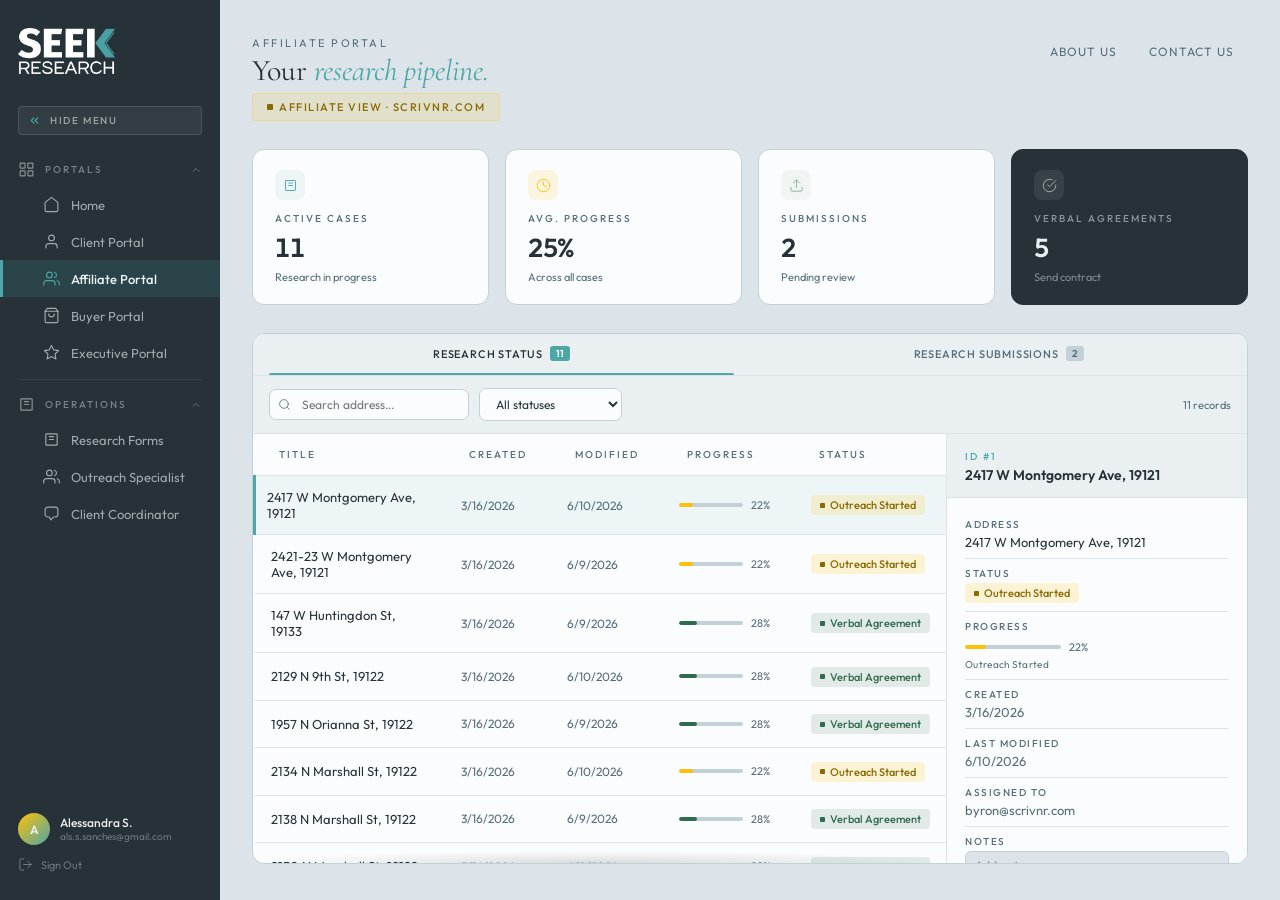
==== commit e828817a: "Use the real brand artwork for the logo The K in "SEEK" is a white vertical stem plus the teal chevr" ====
--- a/seek-affiliate-portal.html
+++ b/seek-affiliate-portal.html
@@ -5,8 +5,8 @@
 <meta name="viewport" content="width=device-width, initial-scale=1.0">
 <title>Seek Research — Affiliate Portal</title>
 <link href="https://fonts.googleapis.com/css2?family=Cormorant+Garamond:ital,wght@0,300;0,400;0,500;1,300;1,400;1,500&family=Outfit:wght@300;400;500;600;700;800&display=swap" rel="stylesheet">
-<link rel="icon" type="image/svg+xml" href='data:image/svg+xml,<svg xmlns="http://www.w3.org/2000/svg" viewBox="0 0 120 120"><polygon fill="%234DA6A7" points="62,0 100,0 40,60 100,120 62,120 2,60"/><polygon fill="%234DA6A7" points="96,12 114,12 66,60 114,108 96,108 48,60"/></svg>'>
-<link rel="stylesheet" href="styles.css?v=7">
+<link rel="icon" type="image/png" href="seek-favicon.png">
+<link rel="stylesheet" href="styles.css?v=9">
 </head>
 <body class="fixed-layout">
 
@@ -16,7 +16,7 @@
     <span></span><span></span><span></span>
   </button>
   <a class="mobile-logo" href="index.html" aria-label="Seek Research">
-    <span class="brand-word sm">SEE<svg class="brand-chev" viewBox="0 0 120 120" aria-hidden="true"><polygon fill="#4DA6A7" points="62,0 100,0 40,60 100,120 62,120 2,60"/><polygon fill="#4DA6A7" points="96,12 114,12 66,60 114,108 96,108 48,60"/></svg></span>
+    <img class="brand-logo sm" src="seek-logo.png" width="317" height="150" alt="Seek Research">
   </a>
 </div>
 <div class="sidebar-overlay" id="sidebar-overlay"></div>
@@ -24,11 +24,8 @@
 <!-- SIDEBAR -->
 <aside class="sidebar" id="sidebar">
   <a class="sidebar-logo" href="index.html" aria-label="Seek Research">
-    <div class="brand-lockup">
-      <div class="brand-word">SEE<svg class="brand-chev" viewBox="0 0 120 120" aria-hidden="true"><polygon fill="#4DA6A7" points="62,0 100,0 40,60 100,120 62,120 2,60"/><polygon fill="#4DA6A7" points="96,12 114,12 66,60 114,108 96,108 48,60"/></svg></div>
-      <div class="brand-sub">Research</div>
-    </div>
-    <svg class="brand-chev-solo" viewBox="0 0 120 120" aria-hidden="true"><polygon fill="#4DA6A7" points="62,0 100,0 40,60 100,120 62,120 2,60"/><polygon fill="#4DA6A7" points="96,12 114,12 66,60 114,108 96,108 48,60"/></svg>
+    <img class="brand-logo" src="seek-logo.png" width="317" height="150" alt="Seek Research">
+    <img class="brand-mark" src="seek-mark.png" width="94" height="96" alt="" aria-hidden="true">
   </a>
   <button class="sidebar-toggle" type="button" onclick="toggleSidebar()"
           aria-controls="sidebar" aria-expanded="true" title="Hide menu">
--- a/styles.css
+++ b/styles.css
@@ -137,24 +137,18 @@
   text-decoration: none;
 }
 
-/* ── BRAND LOCKUP: SEE‹ / RESEARCH ── */
-.brand-lockup { display: flex; flex-direction: column; overflow: hidden; white-space: nowrap; transition: opacity 0.2s; }
-.brand-word {
-  font-family: 'Outfit', sans-serif; font-size: 25px; font-weight: 800;
-  letter-spacing: 0.5px; color: var(--paper); line-height: 1;
-  display: inline-flex; align-items: center;
-}
-.brand-word .brand-chev { width: 26px; height: 26px; margin-left: 1px; flex-shrink: 0; }
-.brand-sub {
-  font-family: 'Outfit', sans-serif; font-size: 9.5px; font-weight: 500;
-  letter-spacing: 4.6px; text-transform: uppercase;
-  color: rgba(247,249,250,0.55); margin-top: 4px;
-}
-.brand-chev-solo { display: none; width: 24px; height: 24px; flex-shrink: 0; }
-.sidebar.collapsed .brand-lockup { display: none; }
-.sidebar.collapsed .brand-chev-solo { display: block; margin: 0 auto; }
-.mobile-logo .brand-word.sm { font-size: 18px; }
-.mobile-logo .brand-chev { width: 19px; height: 19px; margin-left: 1px; }
+/* ── BRAND ──
+   Arte oficial da marca (seek-logo.png / seek-mark.png), recortada justa a
+   partir do arquivo White-SeekResearch-Stacked-Logo. Nada de wordmark em
+   texto: o K é parte do logotipo — haste branca mais os braços em chevron. */
+.brand-logo {
+  display: block; height: 46px; width: auto;
+  transition: opacity 0.2s;
+}
+.brand-logo.sm { height: 30px; }
+.brand-mark { display: none; height: 30px; width: auto; }
+.sidebar.collapsed .brand-logo { display: none; }
+.sidebar.collapsed .brand-mark { display: block; margin: 0 auto; }
 
 /* Toggle vive DENTRO da sidebar — antes ficava em right:-12px e o
    overflow:hidden cortava o círculo pela metade. Agora é um botão rotulado. */
@@ -474,9 +468,10 @@
 .status-pill.rejected  { background: var(--rust-light); color: var(--rust); }
 .status-dot { width: 5px; height: 5px; border-radius: 1px; background: currentColor; flex-shrink: 0; }
 
-/* Mesmo vocabulário de estágio dos pills — mesmo farol, versão sólida */
+/* Estágios seguem o farol dos pills; "New" fica laranja — é aviso de novidade,
+   não de progresso. */
 .status-badge { display: inline-flex; align-items: center; font-size: 10px; font-weight: 700; border-radius: 4px; padding: 2px 7px; text-transform: uppercase; letter-spacing: 0.5px; }
-.status-badge.new      { background: var(--farol-red); color: #fff; }
+.status-badge.new      { background: #FF9D00; color: #fff; }
 .status-badge.outreach { background: var(--gold); color: var(--ink); }
 .status-badge.verbal   { background: var(--farol-green); color: #fff; }
 
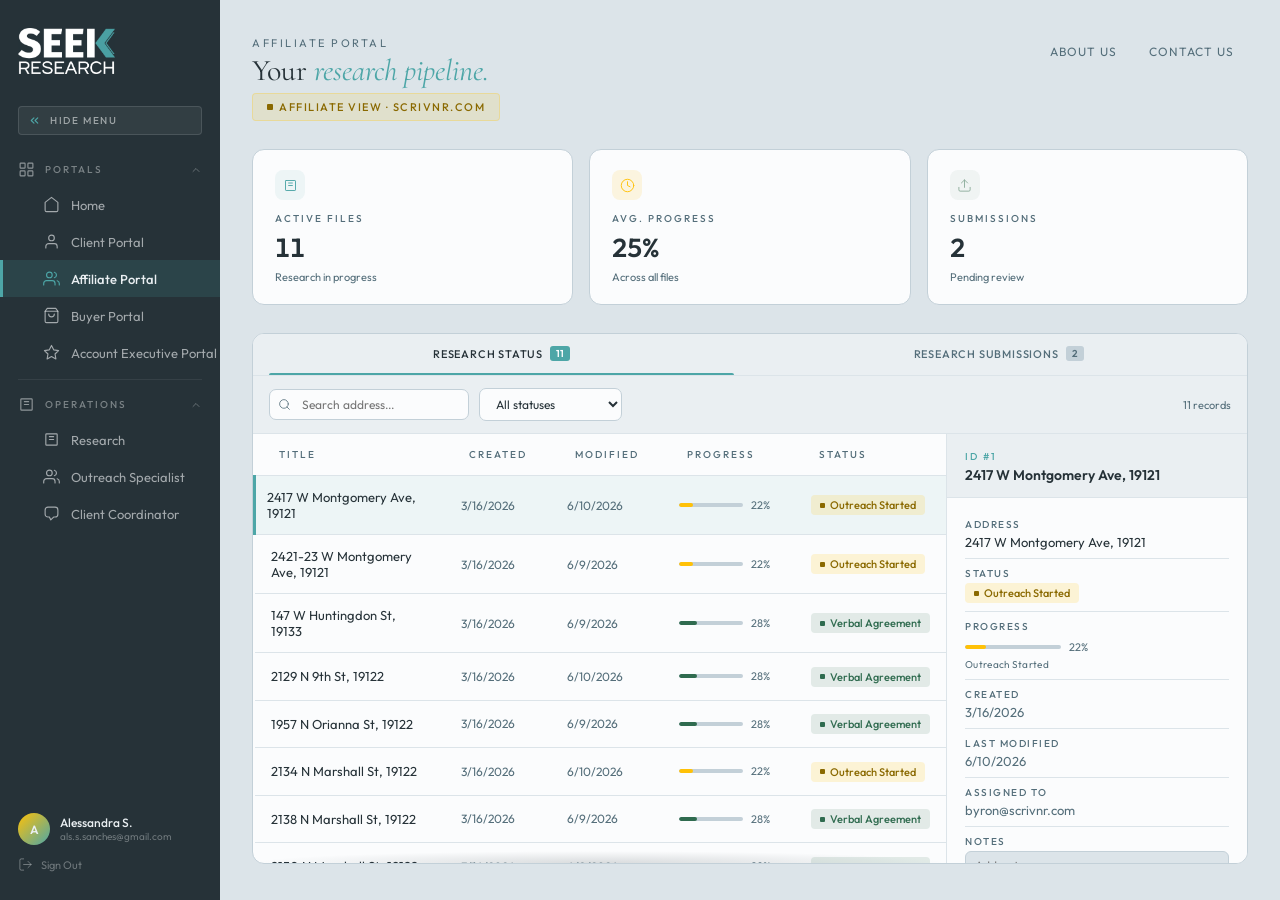
==== commit ef5b3661: "Apply Parisa's review notes Client portal - First tab now names the estate ("Estate of Chuning") ins" ====
--- a/seek-affiliate-portal.html
+++ b/seek-affiliate-portal.html
@@ -6,7 +6,7 @@
 <title>Seek Research — Affiliate Portal</title>
 <link href="https://fonts.googleapis.com/css2?family=Cormorant+Garamond:ital,wght@0,300;0,400;0,500;1,300;1,400;1,500&family=Outfit:wght@300;400;500;600;700;800&display=swap" rel="stylesheet">
 <link rel="icon" type="image/png" href="seek-favicon.png">
-<link rel="stylesheet" href="styles.css?v=9">
+<link rel="stylesheet" href="styles.css?v=10">
 </head>
 <body class="fixed-layout">
 
@@ -60,7 +60,7 @@
         </a>
         <a class="nav-link " href="seek-executive-portal.html">
           <svg class="nav-link-icon" viewBox="0 0 24 24"><polygon points="12 2 15.09 8.26 22 9.27 17 14.14 18.18 21.02 12 17.77 5.82 21.02 7 14.14 2 9.27 8.91 8.26 12 2"/></svg>
-          <span class="nav-link-label">Executive Portal</span>
+          <span class="nav-link-label">Account Executive Portal</span>
         </a>
       </div>
     </div>
@@ -76,7 +76,7 @@
       <div class="nav-items">
         <a class="nav-link " href="seek-research-forms.html">
           <svg class="nav-link-icon" viewBox="0 0 24 24"><path d="M9 12h6M9 8h6M5 4h14a1 1 0 011 1v14a1 1 0 01-1 1H5a1 1 0 01-1-1V5a1 1 0 011-1z"/></svg>
-          <span class="nav-link-label">Research Forms</span>
+          <span class="nav-link-label">Research</span>
         </a>
         <a class="nav-link " href="seek-outreach-specialist.html">
           <svg class="nav-link-icon" viewBox="0 0 24 24"><path d="M17 21v-2a4 4 0 00-4-4H5a4 4 0 00-4 4v2"/><circle cx="9" cy="7" r="4"/><path d="M23 21v-2a4 4 0 00-3-3.87M16 3.13a4 4 0 010 7.75"/></svg>
@@ -124,12 +124,12 @@
   </div>
 
   <!-- SUMMARY ROW -->
-  <div class="summary-row cols-4">
+  <div class="summary-row cols-3">
     <div class="summary-card">
       <div class="summary-icon sm teal">
         <svg viewBox="0 0 24 24"><path d="M9 12h6M9 8h6M5 4h14a1 1 0 011 1v14a1 1 0 01-1 1H5a1 1 0 01-1-1V5a1 1 0 011-1z"/></svg>
       </div>
-      <div class="summary-label">Active Cases</div>
+      <div class="summary-label">Active Files</div>
       <div class="summary-value lg">11</div>
       <div class="summary-sub sm">Research in progress</div>
     </div>
@@ -139,7 +139,7 @@
       </div>
       <div class="summary-label">Avg. Progress</div>
       <div class="summary-value lg">25%</div>
-      <div class="summary-sub sm">Across all cases</div>
+      <div class="summary-sub sm">Across all files</div>
     </div>
     <div class="summary-card">
       <div class="summary-icon sm sage">
@@ -148,14 +148,6 @@
       <div class="summary-label">Submissions</div>
       <div class="summary-value lg">2</div>
       <div class="summary-sub sm">Pending review</div>
-    </div>
-    <div class="summary-card dark">
-      <div class="summary-icon sm ink">
-        <svg viewBox="0 0 24 24"><path d="M22 11.08V12a10 10 0 11-5.93-9.14"/><polyline points="22 4 12 14.01 9 11.01"/></svg>
-      </div>
-      <div class="summary-label">Verbal Agreements</div>
-      <div class="summary-value lg">5</div>
-      <div class="summary-sub sm">Send contract</div>
     </div>
   </div>
 
@@ -191,7 +183,7 @@
             <option value="">All statuses</option>
             <option>Outreach Started</option>
             <option>Verbal Agreement</option>
-            <option>Request</option>
+            <option>Research Request</option>
           </select>
           <span class="filter-count" id="rs-count">11 records</span>
         </div>
@@ -383,19 +375,19 @@
                     data-modified="3/26/2026"
                     data-stage="Request Received"
                     data-pct="0"
-                    data-fill="farol-red"
-                    data-status="Request"
+                    data-fill="farol-blue"
+                    data-status="Research Request"
                     data-notes="">
                   <td class="td-main">1038 W Dauphin St, 19133</td>
                   <td class="td-muted">3/16/2026</td>
                   <td class="td-muted">3/26/2026</td>
                   <td>
                     <div class="progress-wrap">
-                      <div class="progress-bar"><div class="progress-fill farol-red" style="width:0%"></div></div>
+                      <div class="progress-bar"><div class="progress-fill farol-blue" style="width:0%"></div></div>
                       <span class="progress-pct">0%</span>
                     </div>
                   </td>
-                  <td><span class="status-pill request"><span class="status-dot"></span>Request</span></td>
+                  <td><span class="status-pill request"><span class="status-dot"></span>Research Request</span></td>
                 </tr>
                 <tr onclick="selectResearch(this)"
                     data-id="10"
@@ -404,19 +396,19 @@
                     data-modified="3/26/2026"
                     data-stage="Request Received"
                     data-pct="0"
-                    data-fill="farol-red"
-                    data-status="Request"
+                    data-fill="farol-blue"
+                    data-status="Research Request"
                     data-notes="">
                   <td class="td-main">2415 Palethorp St, 19133</td>
                   <td class="td-muted">3/16/2026</td>
                   <td class="td-muted">3/26/2026</td>
                   <td>
                     <div class="progress-wrap">
-                      <div class="progress-bar"><div class="progress-fill farol-red" style="width:0%"></div></div>
+                      <div class="progress-bar"><div class="progress-fill farol-blue" style="width:0%"></div></div>
                       <span class="progress-pct">0%</span>
                     </div>
                   </td>
-                  <td><span class="status-pill request"><span class="status-dot"></span>Request</span></td>
+                  <td><span class="status-pill request"><span class="status-dot"></span>Research Request</span></td>
                 </tr>
                 <tr onclick="selectResearch(this)"
                     data-id="11"
@@ -425,19 +417,19 @@
                     data-modified="3/26/2026"
                     data-stage="Request Received"
                     data-pct="0"
-                    data-fill="farol-red"
-                    data-status="Request"
+                    data-fill="farol-blue"
+                    data-status="Research Request"
                     data-notes="">
                   <td class="td-main">2228 N Reese St, 19133</td>
                   <td class="td-muted">3/16/2026</td>
                   <td class="td-muted">3/26/2026</td>
                   <td>
                     <div class="progress-wrap">
-                      <div class="progress-bar"><div class="progress-fill farol-red" style="width:0%"></div></div>
+                      <div class="progress-bar"><div class="progress-fill farol-blue" style="width:0%"></div></div>
                       <span class="progress-pct">0%</span>
                     </div>
                   </td>
-                  <td><span class="status-pill request"><span class="status-dot"></span>Request</span></td>
+                  <td><span class="status-pill request"><span class="status-dot"></span>Research Request</span></td>
                 </tr>
               </tbody>
             </table>
@@ -673,7 +665,7 @@
   const statusPillMap = {
     'Outreach Started': 'outreach',
     'Verbal Agreement': 'verbal',
-    'Request':          'request',
+    'Research Request': 'request',
   };
   const pillClass = statusPillMap[d.status] || 'request';
   document.getElementById('rs-status-val').innerHTML =
--- a/styles.css
+++ b/styles.css
@@ -20,7 +20,11 @@
   --slate-light:   rgba(96,125,139,0.08);
   --rust:          #B55A35; /* error / destructive / rejected */
   --rust-light:    rgba(181,90,53,0.10);
-  /* Farol de progresso — vermelho/âmbar/verde com contraste AA em fundo claro */
+  /* Farol de progresso — contraste AA em fundo claro.
+     O estágio inicial é AZUL, não vermelho: vermelho lê como erro/parada, e o
+     cliente vê este portal. Vermelho fica reservado a rejeição de verdade. */
+  --farol-blue:          #2B6CB0;
+  --farol-blue-light:    rgba(43,108,176,0.10);
   --farol-red:           #B0442C;
   --farol-red-light:     rgba(176,68,44,0.10);
   --farol-amber:         #8A6900;
@@ -454,11 +458,13 @@
 
 /* Farol: quanto mais avançado o estágio, mais verde. Antes estava invertido —
    "Request" (0%) lia como concluído e "Verbal Agreement" (28%) como pendente. */
+.status-pill.farol-blue  { background: var(--farol-blue-light);  color: var(--farol-blue); }
 .status-pill.farol-red   { background: var(--farol-red-light);   color: var(--farol-red); }
 .status-pill.farol-amber { background: var(--farol-amber-light); color: var(--farol-amber); }
 .status-pill.farol-green { background: var(--farol-green-light); color: var(--farol-green); }
 
-.status-pill.request   { background: var(--farol-red-light);   color: var(--farol-red); }
+.status-pill.request   { background: var(--farol-blue-light);  color: var(--farol-blue); }
+.status-pill.new       { background: var(--farol-blue-light);  color: var(--farol-blue); }
 .status-pill.outreach  { background: var(--farol-amber-light); color: var(--farol-amber); }
 .status-pill.verbal    { background: var(--farol-green-light); color: var(--farol-green); }
 .status-pill.submitted { background: rgba(143,174,157,0.12); color: var(--sage); }
@@ -482,6 +488,7 @@
 .progress-fill.gold { background: var(--gold); }
 .progress-fill.sage { background: var(--sage); }
 /* mesma leitura de farol dos status pills */
+.progress-fill.farol-blue  { background: var(--farol-blue); }
 .progress-fill.farol-red   { background: var(--farol-red); }
 .progress-fill.farol-amber { background: var(--gold); }
 .progress-fill.farol-green { background: var(--farol-green); }
@@ -684,7 +691,35 @@
 .dirty-badge.visible { display: block; }
 .accordion-panels { overflow-y: auto; padding: 32px; }
 .acc-panel { display: none; }
-.acc-panel.active { display: block; }
+/* Antes os campos flutuavam soltos sobre o fundo da página, sem nada que os
+   contivesse — daí a sensação de "plano". Agora cada seção é um card. */
+.acc-panel.active {
+  display: block;
+  max-width: 940px;
+  background: var(--white);
+  border: 1px solid var(--paper-dark);
+  border-radius: 4px;
+  padding: 22px 24px 26px;
+}
+
+.panel-head {
+  display: flex; align-items: flex-start; gap: 12px;
+  margin-bottom: 22px; padding-bottom: 16px;
+  border-bottom: 1px solid var(--paper-mid);
+}
+.panel-head-icon {
+  width: 34px; height: 34px; flex-shrink: 0; border-radius: 4px;
+  display: flex; align-items: center; justify-content: center;
+  background: var(--teal-light); border: 1px solid rgba(77,166,167,0.18);
+}
+.panel-head-icon svg {
+  width: 16px; height: 16px;
+  stroke: var(--teal); fill: none; stroke-width: 1.7;
+  stroke-linecap: round; stroke-linejoin: round;
+}
+.panel-head .panel-title { margin-bottom: 2px; padding-bottom: 0; border-bottom: none; }
+.panel-note { font-size: 12px; font-weight: 400; color: var(--text-muted); line-height: 1.5; }
+
 .panel-title { font-size: 17px; font-weight: 600; color: var(--ink); margin-bottom: 24px; padding-bottom: 14px; border-bottom: 1px solid var(--paper-dark); }
 .panel-title em { font-style: italic; color: var(--teal); }
 
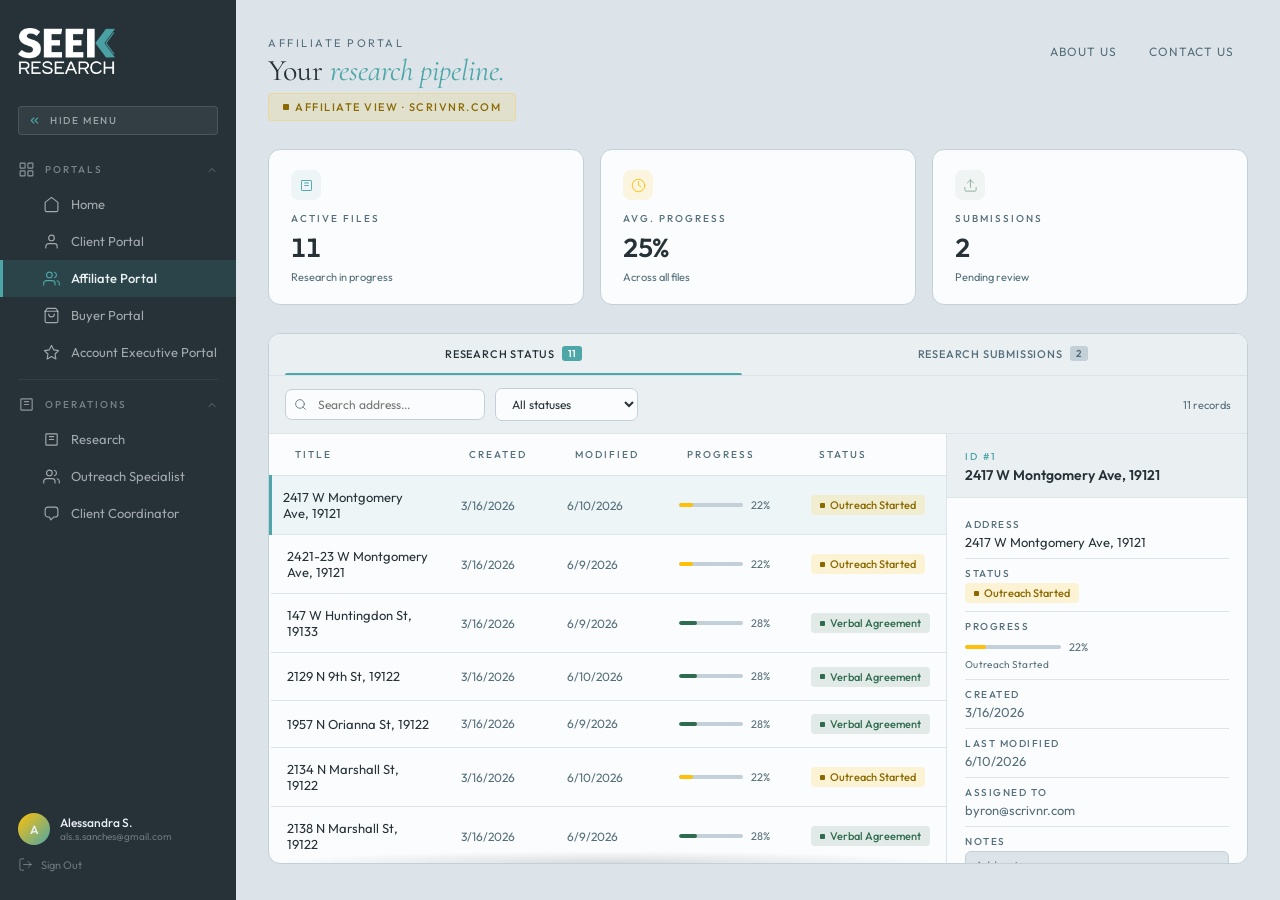
==== commit 25150625: "Widen the sidebar so "Account Executive Portal" fits The label needs 144.5px and the nav had 134px o" ====
--- a/seek-affiliate-portal.html
+++ b/seek-affiliate-portal.html
@@ -6,7 +6,7 @@
 <title>Seek Research — Affiliate Portal</title>
 <link href="https://fonts.googleapis.com/css2?family=Cormorant+Garamond:ital,wght@0,300;0,400;0,500;1,300;1,400;1,500&family=Outfit:wght@300;400;500;600;700;800&display=swap" rel="stylesheet">
 <link rel="icon" type="image/png" href="seek-favicon.png">
-<link rel="stylesheet" href="styles.css?v=10">
+<link rel="stylesheet" href="styles.css?v=11">
 </head>
 <body class="fixed-layout">
 
--- a/styles.css
+++ b/styles.css
@@ -34,7 +34,7 @@
   --text-main:     #37474F; /* blue-gray, not near-black */
   --text-muted:    #546E7A;
   --white:         #FBFCFD; /* card surface — off-white, not pure white */
-  --sidebar-w:     220px;
+  --sidebar-w:     236px;
 }
 
 body {
@@ -218,9 +218,9 @@
 .nav-link-icon { width: 17px; height: 17px; stroke: rgba(247,249,250,0.6); fill: none; stroke-width: 1.6; stroke-linecap: round; stroke-linejoin: round; flex-shrink: 0; }
 .nav-link.active .nav-link-icon { stroke: var(--teal); }
 
-.nav-link-label { font-size: 13px; color: rgba(247,249,250,0.6); font-weight: 400; transition: opacity 0.2s; }
+.nav-link-label { font-size: 13px; line-height: 1.3; color: rgba(247,249,250,0.6); font-weight: 400; white-space: normal; transition: opacity 0.2s; }
 .nav-link.active .nav-link-label { color: var(--paper); font-weight: 500; }
-.sidebar.collapsed .nav-link-label { opacity: 0; width: 0; }
+.sidebar.collapsed .nav-link-label { opacity: 0; width: 0; white-space: nowrap; overflow: hidden; }
 
 .nav-divider { height: 1px; background: rgba(247,249,250,0.07); margin: 8px 18px; }
 
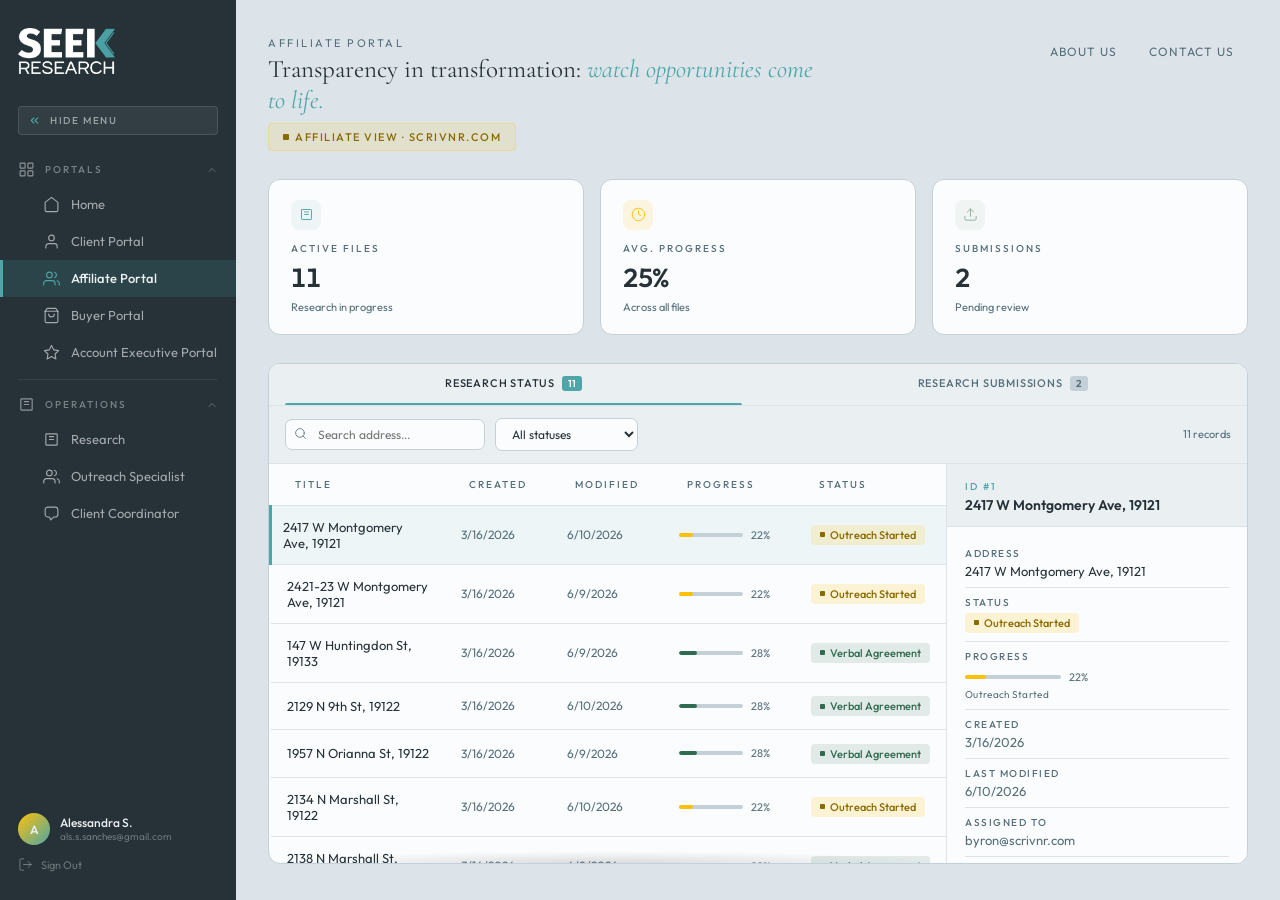
==== commit 9b3bf4e7: "Apply Parisa's portal messaging Her note reads as a rewrite of the message already at the top of eac" ====
--- a/seek-affiliate-portal.html
+++ b/seek-affiliate-portal.html
@@ -6,7 +6,7 @@
 <title>Seek Research — Affiliate Portal</title>
 <link href="https://fonts.googleapis.com/css2?family=Cormorant+Garamond:ital,wght@0,300;0,400;0,500;1,300;1,400;1,500&family=Outfit:wght@300;400;500;600;700;800&display=swap" rel="stylesheet">
 <link rel="icon" type="image/png" href="seek-favicon.png">
-<link rel="stylesheet" href="styles.css?v=11">
+<link rel="stylesheet" href="styles.css?v=12">
 </head>
 <body class="fixed-layout">
 
@@ -111,7 +111,7 @@
   <div class="topbar">
     <div>
       <div class="topbar-eyebrow">Affiliate Portal</div>
-      <div class="topbar-title">Your <em>research pipeline.</em></div>
+      <div class="topbar-title msg">Transparency in transformation: <em>watch opportunities come to life.</em></div>
       <div class="view-badge gold">
         <span class="view-badge-dot"></span>
         Affiliate View · scrivnr.com
--- a/styles.css
+++ b/styles.css
@@ -287,6 +287,7 @@
 .topbar-eyebrow { font-size: 11px; letter-spacing: 2.5px; text-transform: uppercase; color: var(--text-muted); font-weight: 400; margin-bottom: 4px; }
 .topbar-title { font-family: 'Cormorant Garamond', serif; font-size: 30px; font-weight: 400; color: var(--ink); line-height: 1.1; }
 .topbar-title em { font-style: italic; color: var(--teal); }
+.topbar-title.msg { font-size: 25px; line-height: 1.25; max-width: 560px; }
 .topbar-right { display: flex; align-items: center; gap: 10px; flex-shrink: 0; }
 
 /* view badge */
@@ -943,6 +944,11 @@
   line-height: 1.04; letter-spacing: -0.5px; color: var(--ink);
 }
 .home-hero-title em { font-style: italic; color: var(--teal); }
+.home-hero-tagline {
+  margin-top: 14px;
+  font-size: 13px; font-weight: 500; letter-spacing: 2.4px; text-transform: uppercase;
+  color: var(--text-muted);
+}
 .home-hero-sub {
   margin-top: 22px; max-width: 540px;
   font-size: 15px; font-weight: 400; color: var(--text-muted); line-height: 1.75;
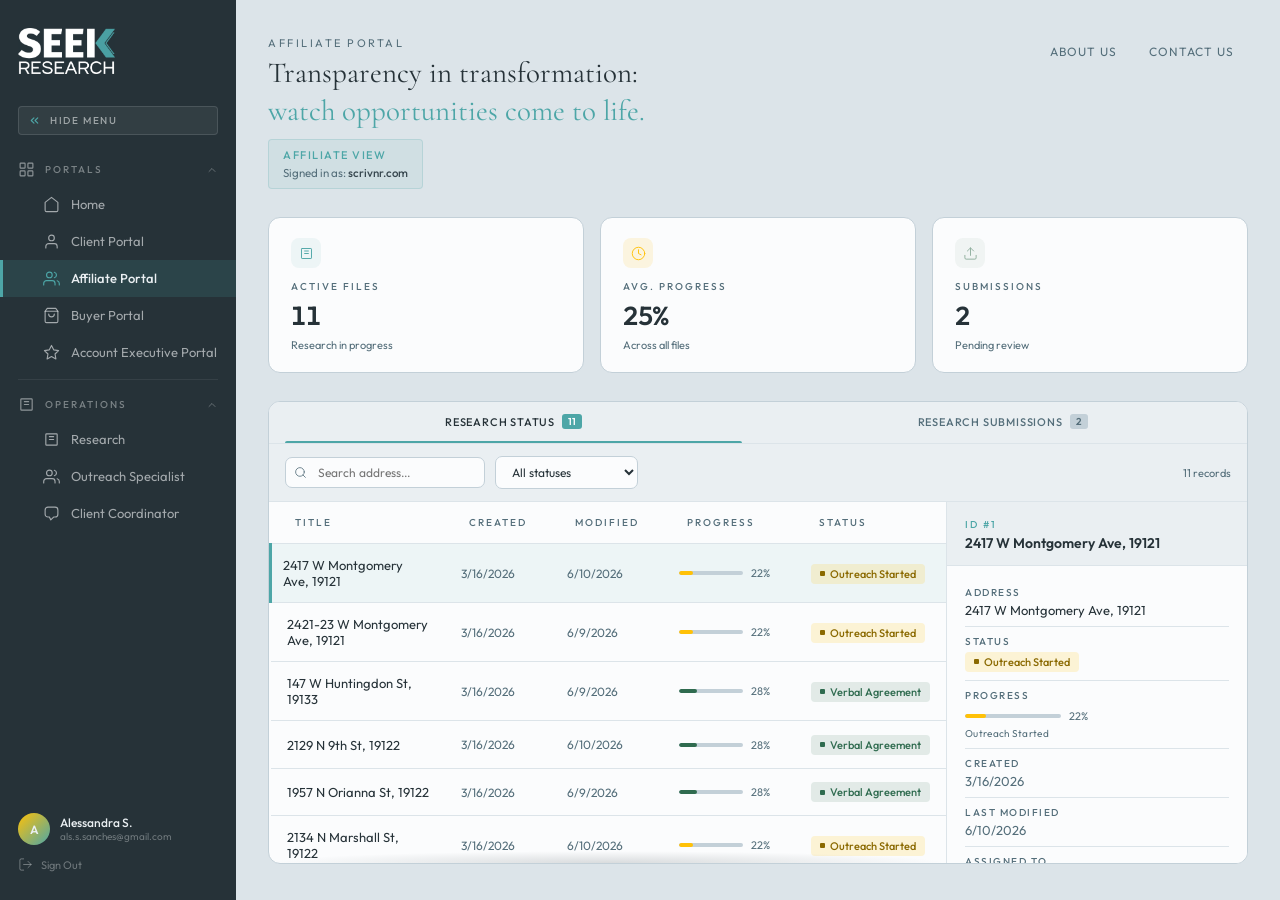
==== commit 6173ad76: "Refine the site headers and drop the first milestone Headers - The emphasised phrase was teal and it" ====
--- a/seek-affiliate-portal.html
+++ b/seek-affiliate-portal.html
@@ -5,8 +5,8 @@
 <meta name="viewport" content="width=device-width, initial-scale=1.0">
 <title>Seek Research — Affiliate Portal</title>
 <link href="https://fonts.googleapis.com/css2?family=Cormorant+Garamond:ital,wght@0,300;0,400;0,500;1,300;1,400;1,500&family=Outfit:wght@300;400;500;600;700;800&display=swap" rel="stylesheet">
-<link rel="icon" type="image/png" href="seek-favicon.png">
-<link rel="stylesheet" href="styles.css?v=12">
+<link rel="icon" type="image/png" href="seek-favicon.png?v=2">
+<link rel="stylesheet" href="styles.css?v=14">
 </head>
 <body class="fixed-layout">
 
@@ -112,9 +112,9 @@
     <div>
       <div class="topbar-eyebrow">Affiliate Portal</div>
       <div class="topbar-title msg">Transparency in transformation: <em>watch opportunities come to life.</em></div>
-      <div class="view-badge gold">
-        <span class="view-badge-dot"></span>
-        Affiliate View · scrivnr.com
+      <div class="view-badge teal">
+        <span class="view-badge-role">Affiliate View</span>
+        <span class="view-badge-user">Signed in as: <strong>scrivnr.com</strong></span>
       </div>
     </div>
     <div class="nav-links">
--- a/styles.css
+++ b/styles.css
@@ -285,21 +285,27 @@
   justify-content: space-between; gap: 16px;
 }
 .topbar-eyebrow { font-size: 11px; letter-spacing: 2.5px; text-transform: uppercase; color: var(--text-muted); font-weight: 400; margin-bottom: 4px; }
-.topbar-title { font-family: 'Cormorant Garamond', serif; font-size: 30px; font-weight: 400; color: var(--ink); line-height: 1.1; }
-.topbar-title em { font-style: italic; color: var(--teal); }
-.topbar-title.msg { font-size: 25px; line-height: 1.25; max-width: 560px; }
+.topbar-title { font-family: 'Cormorant Garamond', serif; font-size: 32px; font-weight: 400; color: var(--ink); line-height: 1.1; }
+/* teal sem itálico: os dois juntos pesavam demais na mesma frase */
+.topbar-title em { font-style: normal; color: var(--teal); }
+.topbar-title.msg { font-size: 29px; line-height: 1.3; max-width: 720px; }
+/* a segunda metade da mensagem é uma unidade — quebra antes dela, nunca no meio */
+.topbar-title.msg em { white-space: nowrap; }
 .topbar-right { display: flex; align-items: center; gap: 10px; flex-shrink: 0; }
 
 /* view badge */
 .view-badge {
-  display: inline-flex; align-items: center; gap: 6px;
-  font-size: 11px; letter-spacing: 1.5px; text-transform: uppercase; font-weight: 500;
-  border-radius: 4px; padding: 6px 14px; margin-top: 6px;
-  border-width: 1px; border-style: solid;
-}
-.view-badge.teal { color: var(--teal); background: var(--teal-light); border-color: rgba(77,166,167,0.2); }
-.view-badge.gold { color: var(--gold-deep); background: var(--gold-light); border-color: rgba(255,193,7,0.25); }
-.view-badge-dot { width: 6px; height: 6px; border-radius: 1px; background: currentColor; }
+  display: inline-flex; flex-direction: column; gap: 3px;
+  border-radius: 4px; padding: 8px 14px; margin-top: 10px;
+  border: 1px solid rgba(77,166,167,0.2);
+  background: var(--teal-light);
+}
+.view-badge-role {
+  font-size: 11px; letter-spacing: 1.5px; text-transform: uppercase;
+  font-weight: 500; color: var(--teal);
+}
+.view-badge-user { font-size: 11.5px; font-weight: 400; color: var(--text-muted); }
+.view-badge-user strong { font-weight: 500; color: var(--text-main); }
 
 /* nav links in topbar */
 .nav-links { display: flex; gap: 4px; }
@@ -836,11 +842,16 @@
   .mobile-header { display: flex; }
   .sidebar-toggle { display: none; }
 
-  /* Sidebar becomes off-canvas drawer */
+  /* Sidebar becomes off-canvas drawer.
+     O header mobile é fixo (56px, z-index 40) e cobre o topo da gaveta: a logo
+     interna ficava atrás dele e só a metade de baixo aparecia, duplicando a
+     marca. A marca já está no header, então some daqui e o nav começa abaixo. */
   .sidebar {
     transform: translateX(-100%);
     width: var(--sidebar-w) !important;
+    padding-top: 68px;
   }
+  .sidebar-logo { display: none; }
   .sidebar.mobile-open { transform: translateX(0); }
   .sidebar.collapsed { width: var(--sidebar-w) !important; transform: translateX(-100%); }
   .sidebar.collapsed.mobile-open { transform: translateX(0); }
@@ -943,7 +954,7 @@
   font-size: clamp(40px, 5.2vw, 62px); font-weight: 400;
   line-height: 1.04; letter-spacing: -0.5px; color: var(--ink);
 }
-.home-hero-title em { font-style: italic; color: var(--teal); }
+.home-hero-title em { font-style: normal; color: var(--teal); }
 .home-hero-tagline {
   margin-top: 14px;
   font-size: 13px; font-weight: 500; letter-spacing: 2.4px; text-transform: uppercase;
